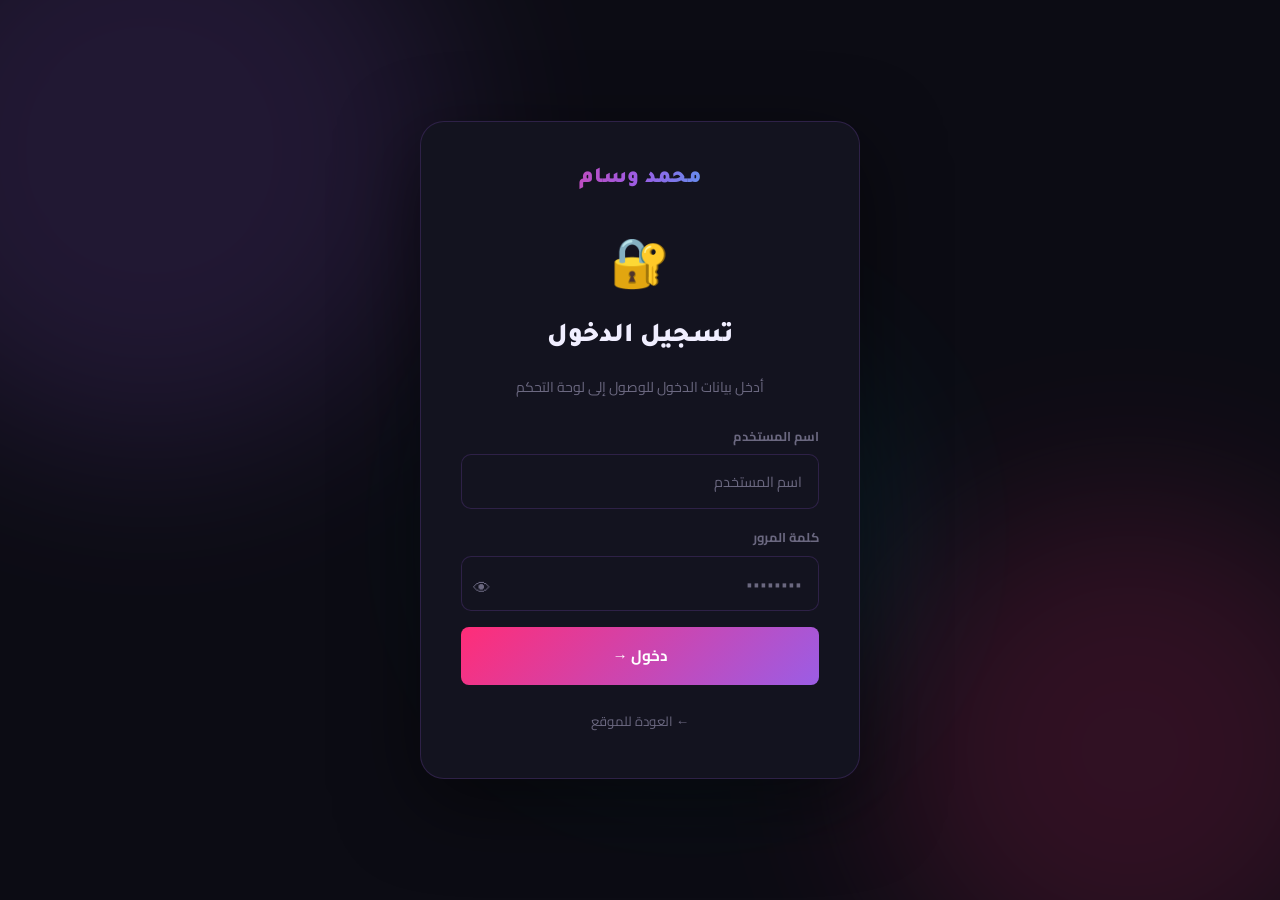
==== dashboard.html @ dc2a6527 "Add files via upload" ====
<!DOCTYPE html>
<html lang="ar" dir="rtl">
<head>
  <meta charset="UTF-8" />
  <meta name="viewport" content="width=device-width, initial-scale=1.0" />
  <title>لوحة التحكم | محمد وسام</title>
  <link rel="preconnect" href="https://fonts.googleapis.com" />
  <link href="https://fonts.googleapis.com/css2?family=Tajawal:wght@300;400;500;700;900&family=Cairo:wght@300;400;600;700;900&display=swap" rel="stylesheet" />
  <link rel="stylesheet" href="style.css" />
  <link rel="stylesheet" href="dashboard.css" />
</head>
<body class="dash-body">

  <!-- ══ LOGIN PAGE ══ -->
  <div id="loginPage" class="login-page">
    <div class="login-blobs">
      <div class="blob b1"></div><div class="blob b2"></div><div class="blob b3"></div>
    </div>
    <div class="login-card">
      <div class="login-logo">محمد وسام</div>
      <div class="login-icon">🔐</div>
      <h2 class="login-title">تسجيل الدخول</h2>
      <p class="login-sub">أدخل بيانات الدخول للوصول إلى لوحة التحكم</p>
      <div class="fld">
        <label>اسم المستخدم</label>
        <input type="text" id="loginUser" placeholder="اسم المستخدم" autocomplete="username" />
      </div>
      <div class="fld" style="position:relative">
        <label>كلمة المرور</label>
        <input type="password" id="loginPass" placeholder="••••••••" autocomplete="current-password" />
        <button class="pass-toggle" id="passToggle" type="button">👁</button>
      </div>
      <div id="loginError" class="login-error hidden">❌ اسم المستخدم أو كلمة المرور غير صحيحة</div>
      <button class="btn-glow w100" id="loginBtn">دخول →</button>
      <a href="index.html" class="back-link">← العودة للموقع</a>
    </div>
  </div>

  <!-- ══ DASHBOARD PAGE ══ -->
  <div id="dashPage" class="dash-page hidden">

    <!-- Sidebar -->
    <aside class="dash-sidebar" id="dashSidebar">
      <div class="dash-brand">
        <div class="dash-brand-logo">م.و</div>
        <div>
          <div class="dash-brand-name">محمد وسام</div>
          <div class="dash-brand-role">لوحة التحكم</div>
        </div>
      </div>
      <nav class="dash-nav">
        <button class="dash-nav-btn active" data-section="projects">🗂 المشاريع</button>
        <button class="dash-nav-btn" data-section="services">🛠 الخدمات</button>
        <button class="dash-nav-btn" data-section="messages">✉️ الرسائل <span class="msg-badge" id="msgBadge">0</span></button>
      </nav>
      <div class="dash-sidebar-footer">
        <a href="index.html" target="_blank" class="dash-view-site">🌐 عرض الموقع</a>
        <button class="dash-logout" id="logoutBtn">🚪 تسجيل الخروج</button>
      </div>
    </aside>

    <!-- Main content -->
    <main class="dash-main">
      <div class="dash-topbar">
        <button class="sidebar-toggle" id="sidebarToggle">☰</button>
        <h1 class="dash-page-title" id="dashPageTitle">المشاريع</h1>
        <div class="dash-user-chip">👤 محمد وسام</div>
      </div>

      <!-- ── PROJECTS SECTION ── -->
      <section id="sec-projects" class="dash-section">
        <div class="dash-section-header">
          <h2>إدارة المشاريع</h2>
          <button class="btn-glow btn-sm" id="showAddProject">➕ إضافة مشروع</button>
        </div>

        <!-- Add form (hidden by default) -->
        <div class="dash-form-card hidden" id="addProjectForm">
          <h3>مشروع جديد</h3>
          <div class="form-row">
            <div class="fld"><label>اسم المشروع *</label><input type="text" id="pName" placeholder="اسم المشروع" /></div>
            <div class="fld"><label>السنة</label><input type="text" id="pYear" placeholder="2024" /></div>
          </div>
          <div class="fld"><label>الوصف *</label><textarea id="pDesc" placeholder="وصف قصير للمشروع..."></textarea></div>
          <div class="form-row">
            <div class="fld"><label>الأيقونة (إيموجي)</label><input type="text" id="pIcon" placeholder="🎨" /></div>
            <div class="fld"><label>لون الخلفية</label><input type="text" id="pBg" placeholder="linear-gradient(135deg,#1a0030,#6b21a8)" /></div>
          </div>
          <div class="fld"><label>التاقات (مفصولة بفاصلة)</label><input type="text" id="pTags" placeholder="UI Design, Figma, Research" /></div>
          <div class="fld"><label>رابط المشروع</label><input type="text" id="pLink" placeholder="https://..." /></div>
          <div class="dash-form-actions">
            <button class="btn-glow" id="addProjectBtn">✓ حفظ المشروع</button>
            <button class="btn-ghost" id="cancelAddProject">إلغاء</button>
          </div>
        </div>

        <div class="dash-table-wrap">
          <table class="dash-table" id="projectsTable">
            <thead>
              <tr>
                <th>المشروع</th>
                <th>السنة</th>
                <th>التاقات</th>
                <th>الإجراءات</th>
              </tr>
            </thead>
            <tbody id="projectsTableBody"></tbody>
          </table>
          <div id="noProjects" class="dash-empty hidden">لا توجد مشاريع بعد. أضف مشروعك الأول!</div>
        </div>
      </section>

      <!-- ── SERVICES SECTION ── -->
      <section id="sec-services" class="dash-section hidden">
        <div class="dash-section-header">
          <h2>إدارة الخدمات</h2>
          <button class="btn-glow btn-sm" id="showAddService">➕ إضافة خدمة</button>
        </div>

        <div class="dash-form-card hidden" id="addServiceForm">
          <h3>خدمة جديدة</h3>
          <div class="form-row">
            <div class="fld"><label>اسم الخدمة *</label><input type="text" id="sName" placeholder="تصميم UI" /></div>
            <div class="fld"><label>الأيقونة *</label><input type="text" id="sIcon" placeholder="🎨" /></div>
          </div>
          <div class="fld"><label>الوصف *</label><textarea id="sDesc" placeholder="وصف الخدمة..."></textarea></div>
          <div class="fld">
            <label>اللون المميز</label>
            <select id="sColor">
              <option value="pink">🌸 وردي</option>
              <option value="cyan">🔵 سماوي</option>
              <option value="purple">💜 بنفسجي</option>
              <option value="yellow">🌟 أصفر</option>
              <option value="green">💚 أخضر</option>
            </select>
          </div>
          <div class="dash-form-actions">
            <button class="btn-glow" id="addServiceBtn">✓ حفظ الخدمة</button>
            <button class="btn-ghost" id="cancelAddService">إلغاء</button>
          </div>
        </div>

        <div class="services-cards-grid" id="servicesManageGrid"></div>
        <div id="noServices" class="dash-empty hidden">لا توجد خدمات بعد.</div>
      </section>

      <!-- ── MESSAGES SECTION ── -->
      <section id="sec-messages" class="dash-section hidden">
        <div class="dash-section-header">
          <h2>الرسائل الواردة</h2>
          <button class="btn-ghost btn-sm" id="clearMsgsBtn">🗑 مسح الكل</button>
        </div>
        <div id="messagesList" class="messages-list"></div>
        <div id="noMessages" class="dash-empty">لا توجد رسائل بعد.</div>
      </section>
    </main>
  </div>

  <!-- Edit Project Modal -->
  <div id="editProjectModal" class="modal-overlay hidden">
    <div class="modal-box">
      <div class="modal-header"><h3>تعديل المشروع</h3><button class="modal-close" id="closeEditProject">✕</button></div>
      <div class="fld"><label>اسم المشروع</label><input type="text" id="ep-name" /></div>
      <div class="fld"><label>السنة</label><input type="text" id="ep-year" /></div>
      <div class="fld"><label>الوصف</label><textarea id="ep-desc"></textarea></div>
      <div class="form-row">
        <div class="fld"><label>الأيقونة</label><input type="text" id="ep-icon" /></div>
        <div class="fld"><label>لون الخلفية</label><input type="text" id="ep-bg" /></div>
      </div>
      <div class="fld"><label>التاقات</label><input type="text" id="ep-tags" /></div>
      <div class="fld"><label>الرابط</label><input type="text" id="ep-link" /></div>
      <div class="dash-form-actions">
        <button class="btn-glow" id="saveEditProject">✓ حفظ التعديلات</button>
        <button class="btn-ghost" id="closeEditProject2">إلغاء</button>
      </div>
    </div>
  </div>

  <!-- Edit Service Modal -->
  <div id="editServiceModal" class="modal-overlay hidden">
    <div class="modal-box">
      <div class="modal-header"><h3>تعديل الخدمة</h3><button class="modal-close" id="closeEditService">✕</button></div>
      <div class="form-row">
        <div class="fld"><label>الاسم</label><input type="text" id="es-name" /></div>
        <div class="fld"><label>الأيقونة</label><input type="text" id="es-icon" /></div>
      </div>
      <div class="fld"><label>الوصف</label><textarea id="es-desc"></textarea></div>
      <div class="fld"><label>اللون</label>
        <select id="es-color">
          <option value="pink">وردي</option><option value="cyan">سماوي</option>
          <option value="purple">بنفسجي</option><option value="yellow">أصفر</option><option value="green">أخضر</option>
        </select>
      </div>
      <div class="dash-form-actions">
        <button class="btn-glow" id="saveEditService">✓ حفظ التعديلات</button>
        <button class="btn-ghost" id="closeEditService2">إلغاء</button>
      </div>
    </div>
  </div>

  <!-- Delete Confirm Modal -->
  <div id="confirmModal" class="modal-overlay hidden">
    <div class="modal-box modal-sm">
      <div class="modal-header"><h3>تأكيد الحذف</h3></div>
      <p id="confirmMsg" style="color:var(--dim);margin-bottom:1.5rem;line-height:1.7"></p>
      <div class="dash-form-actions">
        <button class="btn-delete" id="confirmYes">🗑 نعم، احذف</button>
        <button class="btn-ghost" id="confirmNo">إلغاء</button>
      </div>
    </div>
  </div>

  <div id="toast" class="toast hidden"></div>
  <script src="app.js"></script>
  <script src="dashboard.js"></script>
</body>
</html>
---- style.css ----
/* ═══════════════════════════════════════════════
   محمد وسام Portfolio — style.css
   ═══════════════════════════════════════════════ */

:root {
  --bg:     #0c0c14;
  --bg2:    #0e0d1c;
  --card:   #13131f;
  --pink:   #ff2d78;
  --cyan:   #00e5ff;
  --purple: #9b5de5;
  --yellow: #f7e733;
  --green:  #00f5a0;
  --white:  #f0eeff;
  --dim:    #6b6880;
  --border: rgba(155,93,229,0.2);
  --nav-h:  68px;
}

*, *::before, *::after { margin:0; padding:0; box-sizing:border-box; }
html { scroll-behavior:smooth; }

body {
  font-family: 'Cairo', sans-serif;
  background: var(--bg);
  color: var(--white);
  overflow-x: hidden;
  direction: rtl;
  cursor: none;
}

body::after {
  content:''; position:fixed; inset:0; pointer-events:none; z-index:9000;
  background:url("data:image/svg+xml,%3Csvg viewBox='0 0 200 200' xmlns='http://www.w3.org/2000/svg'%3E%3Cfilter id='n'%3E%3CfeTurbulence type='fractalNoise' baseFrequency='0.75' numOctaves='4' stitchTiles='stitch'/%3E%3C/filter%3E%3Crect width='100%25' height='100%25' filter='url(%23n)' opacity='0.035'/%3E%3C/svg%3E");
}

::-webkit-scrollbar { width:5px; }
::-webkit-scrollbar-track { background:var(--bg); }
::-webkit-scrollbar-thumb { background:var(--purple); border-radius:100px; }

/* ── CURSOR ── */
#cursor {
  position:fixed; width:12px; height:12px;
  background:var(--pink); border-radius:50%;
  pointer-events:none; z-index:9998; mix-blend-mode:screen;
  transition:transform .1s; top:0; left:0;
}
#cursor-ring {
  position:fixed; width:36px; height:36px;
  border:1.5px solid var(--cyan); border-radius:50%;
  pointer-events:none; z-index:9997; mix-blend-mode:screen;
  transition:all .15s ease; top:0; left:0;
}
@media(hover:none){ #cursor,#cursor-ring{display:none} body{cursor:auto} }

/* ── HELPERS ── */
.t-pink   { color:var(--pink); }
.t-cyan   { color:var(--cyan); }
.t-stroke { -webkit-text-stroke:2px var(--pink); color:transparent; }
.container { max-width:1200px; margin:0 auto; padding:0 2rem; }
.reveal { opacity:0; transform:translateY(26px); transition:opacity .7s ease, transform .7s ease; }
.reveal.up { opacity:1; transform:none; }
.hidden { display:none !important; }

/* ── SHARED BUTTONS ── */
.btn-glow {
  background:linear-gradient(135deg,var(--pink),var(--purple));
  color:#fff; border:none; padding:.9rem 2rem; border-radius:8px;
  font-family:'Cairo',sans-serif; font-weight:700; font-size:.95rem;
  cursor:pointer; transition:all .3s; text-decoration:none; display:inline-block;
}
.btn-glow:hover { transform:translateY(-3px); box-shadow:0 8px 32px rgba(255,45,120,.45); }
.btn-ghost {
  background:transparent; color:var(--white); border:1.5px solid var(--border);
  padding:.9rem 2rem; border-radius:8px;
  font-family:'Cairo',sans-serif; font-weight:600; font-size:.95rem;
  cursor:pointer; transition:all .3s; text-decoration:none; display:inline-block;
}
.btn-ghost:hover { border-color:var(--cyan); color:var(--cyan); transform:translateY(-3px); }
.btn-send {
  background:linear-gradient(135deg,var(--pink),var(--purple));
  color:#fff; border:none; padding:1rem 2rem; border-radius:10px;
  font-family:'Cairo',sans-serif; font-weight:700; font-size:1rem;
  cursor:pointer; transition:all .3s; position:relative; overflow:hidden;
}
.btn-send::before {
  content:''; position:absolute; inset:0;
  background:linear-gradient(135deg,var(--purple),var(--cyan)); opacity:0; transition:opacity .3s;
}
.btn-send:hover::before { opacity:1; }
.btn-send:hover { transform:translateY(-3px); box-shadow:0 12px 32px rgba(255,45,120,.35); }
.btn-send span { position:relative; z-index:1; }
.w100 { width:100%; text-align:center; }

/* ── BLOBS ── */
.hero-blobs { position:absolute; inset:0; pointer-events:none; overflow:hidden; }
.blob { position:absolute; border-radius:50%; filter:blur(90px); opacity:.15; animation:drift 14s ease-in-out infinite alternate; }
.b1 { width:600px;height:600px;background:var(--purple);top:-150px;left:-150px; }
.b2 { width:500px;height:500px;background:var(--pink);bottom:-100px;right:-100px;animation-delay:-5s; }
.b3 { width:350px;height:350px;background:var(--cyan);top:40%;left:40%;animation-delay:-9s; }
@keyframes drift { from{transform:translate(0,0)scale(1)} to{transform:translate(30px,20px)scale(1.08)} }

/* ═══════════════════ NAV ═══════════════════ */
#navbar {
  position:fixed; top:0; left:0; right:0; z-index:500;
  height:var(--nav-h);
  background:rgba(12,12,20,.88); backdrop-filter:blur(24px);
  border-bottom:1px solid var(--border);
  transition:box-shadow .3s;
}
.nav-inner {
  max-width:1200px; margin:0 auto; padding:0 2rem;
  height:100%; display:flex; align-items:center; gap:1.5rem;
}
.nav-logo {
  font-family:'Tajawal',sans-serif; font-weight:900; font-size:1.3rem;
  background:linear-gradient(90deg,var(--pink),var(--purple),var(--cyan));
  -webkit-background-clip:text; -webkit-text-fill-color:transparent; background-clip:text;
  white-space:nowrap; flex-shrink:0;
}
.nav-links {
  display:flex; gap:1.6rem; list-style:none;
  flex-direction:row-reverse; margin-right:auto;
}
.nav-links a {
  text-decoration:none; color:var(--dim); font-size:.87rem; font-weight:600;
  transition:color .3s; position:relative; padding-bottom:4px;
}
.nav-links a::after {
  content:''; position:absolute; bottom:0; right:0; width:0; height:2px;
  background:linear-gradient(90deg,var(--pink),var(--cyan)); transition:width .3s;
}
.nav-links a:hover { color:var(--white); }
.nav-links a:hover::after { width:100%; }
.btn-nav-cta {
  background:transparent; border:1.5px solid var(--purple); color:var(--purple);
  padding:.45rem 1.1rem; border-radius:7px;
  font-family:'Cairo',sans-serif; font-size:.82rem; font-weight:700;
  cursor:pointer; transition:all .3s; white-space:nowrap; flex-shrink:0; text-decoration:none;
}
.btn-nav-cta:hover { background:var(--purple); color:#fff; box-shadow:0 0 20px rgba(155,93,229,.4); }
.nav-toggle {
  display:none; flex-direction:column; gap:5px;
  background:transparent; border:none; cursor:pointer; padding:4px; margin-right:auto;
}
.nav-toggle span { display:block; width:24px; height:2px; background:var(--white); border-radius:2px; transition:all .3s; }
.nav-toggle.open span:nth-child(1) { transform:translateY(7px)rotate(45deg); }
.nav-toggle.open span:nth-child(2) { opacity:0; }
.nav-toggle.open span:nth-child(3) { transform:translateY(-7px)rotate(-45deg); }

/* ═══════════════════ HERO — FULL WIDTH ═══════════════════ */
#hero {
  min-height:100vh; width:100%;
  position:relative; overflow:hidden;
  display:flex; align-items:center;
  padding-top:var(--nav-h);
}
.hero-grid-bg {
  position:absolute; inset:0; pointer-events:none;
  background-image: linear-gradient(rgba(155,93,229,.05) 1px, transparent 1px),
                    linear-gradient(90deg,rgba(155,93,229,.05) 1px,transparent 1px);
  background-size:60px 60px;
  mask-image:radial-gradient(ellipse 80% 80% at center,black 30%,transparent 100%);
}
.hero-inner {
  width:100%; max-width:1200px; margin:0 auto; padding:3rem 2rem 5rem;
  display:grid; grid-template-columns:1fr 1fr; gap:3rem; align-items:center; position:relative; z-index:1;
}
.hero-content { animation:fadeUp .9s ease both; }
.hero-badge {
  display:inline-flex; align-items:center; gap:.6rem;
  background:rgba(255,45,120,.1); border:1px solid rgba(255,45,120,.3);
  color:var(--pink); padding:.35rem 1.1rem; border-radius:100px;
  font-size:.8rem; font-weight:700; margin-bottom:1.5rem;
}
.badge-dot {
  width:7px; height:7px; border-radius:50%; background:var(--pink);
  animation:pulse 2s infinite;
}
@keyframes pulse { 0%,100%{opacity:1;transform:scale(1)} 50%{opacity:.5;transform:scale(.8)} }
.hero-title {
  font-family:'Tajawal',sans-serif;
  font-size:clamp(3rem,6.5vw,5.5rem); font-weight:900;
  line-height:1.05; letter-spacing:-.02em; margin-bottom:1.4rem;
}
.hero-desc {
  font-size:clamp(.95rem,1.4vw,1.1rem); color:var(--dim);
  line-height:1.9; max-width:480px; margin-bottom:2rem;
}
.hero-stats {
  display:flex; align-items:center; gap:1.5rem; margin-bottom:2.2rem;
  flex-direction:row-reverse;
}
.h-stat { text-align:center; }
.h-num {
  display:block; font-family:'Tajawal',sans-serif; font-size:1.8rem; font-weight:900;
  background:linear-gradient(135deg,var(--pink),var(--cyan));
  -webkit-background-clip:text; -webkit-text-fill-color:transparent; background-clip:text;
}
.h-lbl { font-size:.78rem; color:var(--dim); }
.h-div { width:1px; height:36px; background:var(--border); }
.hero-btns { display:flex; gap:1rem; flex-direction:row-reverse; flex-wrap:wrap; margin-bottom:2.5rem; }
.hero-scroll-hint {
  display:flex; align-items:center; gap:.7rem;
  color:var(--dim); font-size:.75rem;
}
.scroll-line { width:1px; height:40px; background:linear-gradient(to bottom,var(--pink),transparent); }
.br-hide { display:block; }

/* Hero Avatar */
.hero-visual {
  display:flex; align-items:center; justify-content:center;
  animation:fadeUp .9s .2s ease both;
}
.hero-avatar-wrap { position:relative; width:420px; max-width:100%; }
.avatar-glow {
  position:absolute; bottom:0; left:50%; transform:translateX(-50%);
  width:80%; height:60%; border-radius:50%;
  background:radial-gradient(circle,rgba(155,93,229,.35) 0%,transparent 70%);
  filter:blur(30px); z-index:0;
}
.hero-avatar-img {
  width:100%; position:relative; z-index:1;
  filter:drop-shadow(0 20px 60px rgba(155,93,229,.3));
  animation:imgFloat 6s ease-in-out infinite;
}
@keyframes imgFloat { 0%,100%{transform:translateY(0)} 50%{transform:translateY(-14px)} }

.hero-float-card {
  position:absolute; background:rgba(19,19,31,.95);
  border:1px solid var(--border); border-radius:12px;
  padding:.65rem 1.1rem; display:flex; align-items:center; gap:.7rem;
  font-size:.82rem; z-index:2; white-space:nowrap;
  box-shadow:0 8px 32px rgba(0,0,0,.3);
  backdrop-filter:blur(10px);
  animation:floatY 4s ease-in-out infinite alternate;
}
.fc-t { font-weight:700; font-size:.82rem; }
.fc-s { font-size:.7rem; color:var(--dim); }
.fc1 { top:10%; right:-5%; color:var(--pink); border-color:rgba(255,45,120,.3); animation-delay:-1s; }
.fc2 { top:45%; left:-8%; color:var(--green); border-color:rgba(0,245,160,.3); animation-delay:-2.5s; }
.fc3 { bottom:18%; right:-3%; color:var(--yellow); border-color:rgba(247,231,51,.3); animation-delay:-4s; }
@keyframes floatY { from{transform:translateY(0)rotate(-1deg)} to{transform:translateY(-10px)rotate(1deg)} }
@keyframes fadeUp { from{opacity:0;transform:translateY(28px)} to{opacity:1;transform:none} }

/* ═══════════════════ SECTIONS ═══════════════════ */
section { padding:7rem 0; }
#about, #projects { background:var(--bg2); }

.sec-head { margin-bottom:3.5rem; }
.sec-label { font-size:.72rem; font-weight:700; letter-spacing:.18em; text-transform:uppercase; color:var(--pink); display:block; margin-bottom:.5rem; }
.sec-title { font-family:'Tajawal',sans-serif; font-size:clamp(2rem,4vw,3rem); font-weight:900; line-height:1.1; }
.sec-line { width:48px; height:3px; background:linear-gradient(90deg,var(--pink),var(--purple)); border-radius:100px; margin-top:1rem; }

/* ═══════════════════ ABOUT ═══════════════════ */
.about-grid { display:grid; grid-template-columns:280px 1fr; gap:4rem; align-items:start; }
.about-avatar-col { display:flex; justify-content:center; }
.about-img-frame {
  position:relative; width:260px;
}
.about-img {
  width:100%; border-radius:24px;
  border:2px solid var(--border);
  filter:drop-shadow(0 16px 48px rgba(155,93,229,.25));
  background:#0e0d1c;
  display:block;
}
.about-img-badge {
  position:absolute; bottom:-14px; left:50%; transform:translateX(-50%);
  background:var(--yellow); color:#000;
  font-family:'Tajawal',sans-serif; font-size:.75rem; font-weight:900;
  padding:.45rem 1.1rem; border-radius:8px; white-space:nowrap;
  box-shadow:0 4px 14px rgba(247,231,51,.3);
}
.about-text h3 { font-family:'Tajawal',sans-serif; font-size:1.9rem; font-weight:900; margin-bottom:1rem; }
.about-text p { color:var(--dim); line-height:1.9; margin-bottom:1rem; }
.about-text strong { color:var(--white); }
.about-tags { display:flex; flex-wrap:wrap; gap:.55rem; margin:1.4rem 0; flex-direction:row-reverse; }
.tag { padding:.35rem .9rem; border-radius:100px; font-size:.75rem; font-weight:700; border:1.5px solid; }
.tag.pink   { border-color:var(--pink);  color:var(--pink);  background:rgba(255,45,120,.08); }
.tag.cyan   { border-color:var(--cyan);  color:var(--cyan);  background:rgba(0,229,255,.08); }
.tag.purple { border-color:var(--purple);color:var(--purple);background:rgba(155,93,229,.08); }
.tag.yellow { border-color:var(--yellow);color:var(--yellow);background:rgba(247,231,51,.08); }
.stats-grid { display:grid; grid-template-columns:repeat(3,1fr); gap:1rem; margin-top:1.8rem; }
.stat-box { background:var(--card); border:1px solid var(--border); border-radius:14px; padding:1.1rem; text-align:center; transition:all .3s; }
.stat-box:hover { border-color:var(--purple); transform:translateY(-3px); }
.stat-num {
  display:block; font-family:'Tajawal',sans-serif; font-size:2rem; font-weight:900;
  background:linear-gradient(135deg,var(--pink),var(--cyan));
  -webkit-background-clip:text; -webkit-text-fill-color:transparent; background-clip:text;
}
.stat-lbl { font-size:.78rem; color:var(--dim); margin-top:.2rem; }

/* ═══════════════════ SERVICES ═══════════════════ */
.services-grid { display:grid; grid-template-columns:repeat(auto-fill,minmax(260px,1fr)); gap:1.5rem; }
.service-card {
  background:var(--card); border:1px solid var(--border); border-radius:16px;
  padding:1.8rem; transition:all .35s; position:relative; overflow:hidden;
}
.service-card:hover { transform:translateY(-5px); border-color:rgba(155,93,229,.5); }
.service-icon { font-size:2.2rem; margin-bottom:1rem; display:block; }
.service-name { font-family:'Tajawal',sans-serif; font-size:1.1rem; font-weight:800; margin-bottom:.6rem; }
.service-desc { font-size:.88rem; color:var(--dim); line-height:1.75; }
.service-accent { width:32px; height:3px; border-radius:100px; margin-top:1.2rem; }

/* ═══════════════════ PROJECTS ═══════════════════ */
.projects-grid { display:grid; grid-template-columns:repeat(auto-fill,minmax(300px,1fr)); gap:1.8rem; }
.project-card {
  background:var(--card); border:1px solid var(--border); border-radius:18px;
  overflow:hidden; transition:all .35s; text-decoration:none; display:block; color:inherit;
}
.project-card:hover { transform:translateY(-7px); border-color:rgba(155,93,229,.5); box-shadow:0 20px 48px rgba(0,0,0,.4); }
.project-card:hover .p-overlay { opacity:1; }
.p-thumb { height:180px; display:flex; align-items:center; justify-content:center; font-size:3.5rem; position:relative; overflow:hidden; }
.p-overlay {
  position:absolute; inset:0; background:rgba(155,93,229,.3);
  display:flex; align-items:center; justify-content:center;
  color:#fff; font-size:.95rem; font-weight:700; opacity:0; transition:opacity .3s;
}
.p-body { padding:1.3rem; }
.p-tags { display:flex; gap:.4rem; flex-wrap:wrap; flex-direction:row-reverse; margin-bottom:.8rem; }
.p-tag { font-size:.68rem; font-weight:700; padding:.18rem .55rem; border-radius:100px; border:1px solid; }
.pt-pink   { border-color:rgba(255,45,120,.5); color:var(--pink);  background:rgba(255,45,120,.08); }
.pt-cyan   { border-color:rgba(0,229,255,.5);  color:var(--cyan);  background:rgba(0,229,255,.08); }
.pt-purple { border-color:rgba(155,93,229,.5); color:var(--purple);background:rgba(155,93,229,.08); }
.pt-yellow { border-color:rgba(247,231,51,.5); color:var(--yellow);background:rgba(247,231,51,.08); }
.pt-green  { border-color:rgba(0,245,160,.5);  color:var(--green); background:rgba(0,245,160,.08); }
.p-name { font-family:'Tajawal',sans-serif; font-size:1.1rem; font-weight:900; margin-bottom:.45rem; }
.p-desc { font-size:.85rem; color:var(--dim); line-height:1.7; }
.p-footer { padding:.85rem 1.3rem; border-top:1px solid var(--border); display:flex; justify-content:space-between; font-size:.78rem; }
.p-link { color:var(--pink); font-weight:700; }
.p-year { color:var(--dim); }

/* ═══════════════════ CONTACT ═══════════════════ */
.contact-grid { display:grid; grid-template-columns:1fr 1fr; gap:4rem; align-items:start; }
.contact-left p { color:var(--dim); line-height:1.9; margin-bottom:1.8rem; }
.social-list { display:flex; flex-direction:column; gap:.85rem; }
.social-card {
  display:flex; align-items:center; gap:1rem;
  padding:.95rem 1.2rem; background:var(--card); border:1px solid var(--border);
  border-radius:12px; text-decoration:none; color:var(--white);
  transition:all .3s; flex-direction:row-reverse; text-align:right;
}
.social-card:hover { transform:translateX(-4px); }
.social-card.s-pink:hover   { border-color:var(--pink);   box-shadow:0 4px 20px rgba(255,45,120,.15); }
.social-card.s-cyan:hover   { border-color:var(--cyan);   box-shadow:0 4px 20px rgba(0,229,255,.15); }
.social-card.s-purple:hover { border-color:var(--purple); box-shadow:0 4px 20px rgba(155,93,229,.15); }
.social-card.s-green:hover  { border-color:var(--green);  box-shadow:0 4px 20px rgba(0,245,160,.15); }
.si { font-size:1.4rem; flex-shrink:0; }
.sl { font-size:.72rem; color:var(--dim); }
.sv { font-size:.9rem; font-weight:600; word-break:break-all; }
.contact-form { display:flex; flex-direction:column; gap:1.1rem; }
.form-row { display:grid; grid-template-columns:1fr 1fr; gap:1rem; }
.fld { display:flex; flex-direction:column; gap:.4rem; }
.fld label { font-size:.8rem; font-weight:700; color:var(--dim); }
.fld input, .fld textarea, .fld select {
  background:var(--card); border:1.5px solid var(--border); border-radius:10px;
  padding:.82rem 1rem; color:var(--white);
  font-family:'Cairo',sans-serif; font-size:.9rem; direction:rtl;
  outline:none; transition:all .3s;
}
.fld select option { background:var(--card); }
.fld input::placeholder, .fld textarea::placeholder { color:var(--dim); }
.fld input:focus, .fld textarea:focus, .fld select:focus {
  border-color:rgba(155,93,229,.6); box-shadow:0 0 0 4px rgba(155,93,229,.08);
}
.fld textarea { height:130px; resize:none; }

/* ═══════════════════ FOOTER ═══════════════════ */
footer { border-top:1px solid var(--border); padding:2rem; background:var(--bg); }
.footer-inner {
  max-width:1200px; margin:0 auto;
  display:flex; align-items:center; justify-content:space-between;
  flex-direction:row-reverse; flex-wrap:wrap; gap:1rem;
}
.footer-logo {
  font-family:'Tajawal',sans-serif; font-weight:900; font-size:1.2rem;
  background:linear-gradient(90deg,var(--pink),var(--purple),var(--cyan));
  -webkit-background-clip:text; -webkit-text-fill-color:transparent; background-clip:text;
}
footer p { font-size:.82rem; color:var(--dim); }

/* ═══════════════════ TOAST ═══════════════════ */
.toast {
  position:fixed; bottom:2rem; left:50%; transform:translateX(-50%);
  background:linear-gradient(135deg,var(--purple),var(--pink));
  color:#fff; padding:.75rem 1.8rem; border-radius:100px;
  font-weight:700; font-size:.9rem; z-index:9999;
  box-shadow:0 8px 24px rgba(155,93,229,.4);
  animation:toastIn .3s ease;
}
@keyframes toastIn { from{opacity:0;transform:translateX(-50%)translateY(10px)} to{opacity:1;transform:translateX(-50%)translateY(0)} }

/* ═══════════════════ RESPONSIVE ═══════════════════ */
@media(max-width:1024px) {
  .hero-avatar-wrap { width:340px; }
  .fc1,.fc2,.fc3 { font-size:.75rem; padding:.5rem .8rem; }
  .fc2 { left:-2%; }
  .fc1 { right:-2%; }
}

@media(max-width:860px) {
  .hero-inner { grid-template-columns:1fr; text-align:center; }
  .hero-content { order:1; }
  .hero-btns { justify-content:center; flex-direction:row-reverse; }
  .hero-stats { justify-content:center; flex-direction:row-reverse; }
  .hero-desc { margin-left:auto; margin-right:auto; }
  .hero-scroll-hint { justify-content:center; }
  .hero-visual { order:2; }
  .hero-avatar-wrap { width:280px; }
  .fc2 { left:0; }
  .about-grid { grid-template-columns:1fr; }
  .about-avatar-col { order:-1; }
  .contact-grid { grid-template-columns:1fr; gap:2.5rem; }
}

@media(max-width:640px) {
  :root { --nav-h:60px; }
  .nav-links {
    position:fixed; top:var(--nav-h); left:0; right:0;
    background:rgba(12,12,20,.97); backdrop-filter:blur(20px);
    flex-direction:column; align-items:center; gap:0;
    max-height:0; overflow:hidden; padding:0;
    transition:max-height .4s ease, padding .4s;
    border-bottom:1px solid var(--border);
  }
  .nav-links.open { max-height:400px; padding:1rem 0; }
  .nav-links li { width:100%; text-align:center; }
  .nav-links a { display:block; padding:.9rem 2rem; font-size:1rem; }
  .nav-toggle { display:flex; }
  .btn-nav-cta { display:none; }
  .hero-inner { padding:2rem 1.2rem 4rem; }
  .hero-title { font-size:2.6rem; }
  .hero-avatar-wrap { width:240px; }
  .br-hide { display:none; }
  .fc1,.fc3 { display:none; }
  .fc2 { left:50%; transform:translateX(-50%); bottom:-10px; top:auto; }
  section { padding:4rem 0; }
  .container { padding:0 1.2rem; }
  .form-row { grid-template-columns:1fr; }
  .stats-grid { grid-template-columns:repeat(3,1fr); }
  .footer-inner { flex-direction:column; text-align:center; }
  .services-grid { grid-template-columns:1fr; }
  .projects-grid { grid-template-columns:1fr; }
}

@media(max-width:400px) {
  .hero-title { font-size:2.2rem; }
  .hero-stats { gap:.8rem; }
  .h-num { font-size:1.5rem; }
  .stats-grid { grid-template-columns:1fr 1fr; }
}
---- dashboard.css ----
/* ═══════════════════════════════════════════════
   Dashboard — dashboard.css
   ═══════════════════════════════════════════════ */

body.dash-body { cursor:auto; overflow:auto; }
body.dash-body #cursor, body.dash-body #cursor-ring { display:none; }
body.dash-body::after { display:none; }

/* ═══ LOGIN PAGE ═══ */
.login-page {
  min-height:100vh; display:flex; align-items:center; justify-content:center;
  padding:2rem; position:relative; overflow:hidden; background:var(--bg);
}
.login-card {
  background:var(--card); border:1px solid var(--border); border-radius:24px;
  padding:2.8rem 2.5rem; width:100%; max-width:440px;
  position:relative; z-index:1;
  box-shadow:0 24px 80px rgba(0,0,0,.5);
  display:flex; flex-direction:column; gap:1rem;
}
.login-logo {
  font-family:'Tajawal',sans-serif; font-weight:900; font-size:1.4rem; text-align:center;
  background:linear-gradient(90deg,var(--pink),var(--purple),var(--cyan));
  -webkit-background-clip:text; -webkit-text-fill-color:transparent; background-clip:text;
  margin-bottom:.5rem;
}
.login-icon { font-size:3rem; text-align:center; }
.login-title {
  font-family:'Tajawal',sans-serif; font-size:1.7rem; font-weight:900;
  text-align:center; margin-bottom:.2rem;
}
.login-sub { color:var(--dim); font-size:.88rem; text-align:center; margin-bottom:.5rem; }
.login-error {
  background:rgba(255,45,120,.1); border:1px solid rgba(255,45,120,.3);
  color:var(--pink); padding:.7rem 1rem; border-radius:8px;
  font-size:.85rem; text-align:center; font-weight:600;
}
.pass-toggle {
  position:absolute; left:12px; bottom:12px;
  background:transparent; border:none; cursor:pointer; font-size:1.1rem; color:var(--dim);
  transition:color .3s;
}
.pass-toggle:hover { color:var(--white); }
.back-link {
  text-align:center; color:var(--dim); font-size:.83rem;
  text-decoration:none; margin-top:.5rem; display:block; transition:color .3s;
}
.back-link:hover { color:var(--cyan); }

/* ═══ DASHBOARD LAYOUT ═══ */
.dash-page {
  display:grid; grid-template-columns:260px 1fr;
  min-height:100vh; background:var(--bg);
}

/* Sidebar */
.dash-sidebar {
  background:var(--card); border-left:1px solid var(--border);
  display:flex; flex-direction:column; padding:1.5rem;
  position:sticky; top:0; height:100vh; overflow-y:auto;
  transition:transform .3s;
}
.dash-brand {
  display:flex; align-items:center; gap:.9rem;
  padding-bottom:1.5rem; border-bottom:1px solid var(--border); margin-bottom:1.5rem;
}
.dash-brand-logo {
  width:44px; height:44px; border-radius:12px; flex-shrink:0;
  background:linear-gradient(135deg,var(--pink),var(--purple));
  display:flex; align-items:center; justify-content:center;
  font-family:'Tajawal',sans-serif; font-weight:900; font-size:.9rem; color:#fff;
}
.dash-brand-name { font-family:'Tajawal',sans-serif; font-weight:900; font-size:1rem; }
.dash-brand-role { font-size:.72rem; color:var(--dim); margin-top:.1rem; }

.dash-nav { display:flex; flex-direction:column; gap:.5rem; flex:1; }
.dash-nav-btn {
  background:transparent; border:none; color:var(--dim);
  padding:.8rem 1rem; border-radius:10px; text-align:right;
  font-family:'Cairo',sans-serif; font-size:.88rem; font-weight:600;
  cursor:pointer; transition:all .3s; display:flex; align-items:center; justify-content:space-between;
}
.dash-nav-btn:hover { background:rgba(155,93,229,.1); color:var(--white); }
.dash-nav-btn.active { background:rgba(155,93,229,.15); color:var(--white); border:1px solid rgba(155,93,229,.3); }

.msg-badge {
  background:var(--pink); color:#fff; font-size:.7rem; font-weight:900;
  padding:.1rem .45rem; border-radius:100px; min-width:18px; text-align:center;
}
.msg-badge[data-count="0"], .msg-badge:empty { display:none; }

.dash-sidebar-footer { padding-top:1.5rem; border-top:1px solid var(--border); display:flex; flex-direction:column; gap:.7rem; }
.dash-view-site {
  background:rgba(0,229,255,.08); border:1px solid rgba(0,229,255,.2); color:var(--cyan);
  padding:.7rem 1rem; border-radius:10px; text-decoration:none; font-size:.85rem; font-weight:600;
  text-align:center; transition:all .3s;
}
.dash-view-site:hover { background:rgba(0,229,255,.15); }
.dash-logout {
  background:rgba(255,45,120,.08); border:1px solid rgba(255,45,120,.2); color:var(--pink);
  padding:.7rem 1rem; border-radius:10px; cursor:pointer;
  font-family:'Cairo',sans-serif; font-size:.85rem; font-weight:600;
  transition:all .3s;
}
.dash-logout:hover { background:rgba(255,45,120,.18); }

/* Main */
.dash-main { background:var(--bg); overflow-y:auto; }
.dash-topbar {
  position:sticky; top:0; background:rgba(12,12,20,.9); backdrop-filter:blur(16px);
  border-bottom:1px solid var(--border); padding:1rem 2rem;
  display:flex; align-items:center; gap:1rem; z-index:10;
}
.sidebar-toggle {
  background:transparent; border:1px solid var(--border); color:var(--white);
  padding:.4rem .7rem; border-radius:7px; cursor:pointer; font-size:1.1rem;
  display:none; transition:all .3s;
}
.sidebar-toggle:hover { border-color:var(--purple); }
.dash-page-title {
  font-family:'Tajawal',sans-serif; font-size:1.3rem; font-weight:900; flex:1;
}
.dash-user-chip {
  background:rgba(155,93,229,.12); border:1px solid rgba(155,93,229,.3);
  color:var(--purple); padding:.35rem .9rem; border-radius:100px;
  font-size:.8rem; font-weight:600; white-space:nowrap;
}

.dash-section { padding:2rem; }
.dash-section.hidden { display:none; }
.dash-section-header {
  display:flex; align-items:center; justify-content:space-between;
  margin-bottom:1.8rem;
}
.dash-section-header h2 { font-family:'Tajawal',sans-serif; font-size:1.4rem; font-weight:900; }
.btn-sm { padding:.55rem 1.2rem !important; font-size:.85rem !important; }
.btn-delete {
  background:rgba(255,45,120,.15); border:1.5px solid var(--pink); color:var(--pink);
  padding:.7rem 1.4rem; border-radius:8px; font-family:'Cairo',sans-serif;
  font-weight:700; font-size:.9rem; cursor:pointer; transition:all .3s;
}
.btn-delete:hover { background:var(--pink); color:#fff; }

/* Form Card */
.dash-form-card {
  background:var(--card); border:1px solid var(--border); border-radius:16px;
  padding:1.6rem; margin-bottom:1.8rem;
}
.dash-form-card h3 { font-family:'Tajawal',sans-serif; font-size:1.1rem; font-weight:800; margin-bottom:1.2rem; color:var(--cyan); }
.dash-form-card .fld { margin-bottom:.8rem; }
.dash-form-card .fld textarea { height:80px; }
.dash-form-actions { display:flex; gap:.8rem; margin-top:.5rem; flex-direction:row-reverse; }

/* Table */
.dash-table-wrap { overflow-x:auto; border-radius:14px; border:1px solid var(--border); }
.dash-table { width:100%; border-collapse:collapse; }
.dash-table th {
  background:rgba(155,93,229,.1); padding:1rem 1.2rem;
  font-size:.8rem; font-weight:700; color:var(--dim); text-align:right;
  border-bottom:1px solid var(--border);
}
.dash-table td {
  padding:1rem 1.2rem; border-bottom:1px solid rgba(255,255,255,.04);
  font-size:.88rem; vertical-align:middle;
}
.dash-table tr:last-child td { border-bottom:none; }
.dash-table tr:hover td { background:rgba(155,93,229,.04); }
.tbl-icon { font-size:1.5rem; }
.tbl-name { font-weight:700; }
.tbl-desc { font-size:.78rem; color:var(--dim); margin-top:.2rem; max-width:300px; }
.tbl-tags { display:flex; gap:.3rem; flex-wrap:wrap; flex-direction:row-reverse; }
.tbl-tag { font-size:.68rem; padding:.15rem .5rem; border-radius:100px; background:rgba(155,93,229,.15); color:var(--purple); border:1px solid rgba(155,93,229,.3); }
.tbl-actions { display:flex; gap:.5rem; flex-direction:row-reverse; }
.btn-edit {
  background:rgba(0,229,255,.1); border:1px solid rgba(0,229,255,.3); color:var(--cyan);
  padding:.35rem .8rem; border-radius:7px; font-family:'Cairo',sans-serif;
  font-size:.78rem; font-weight:700; cursor:pointer; transition:all .3s;
}
.btn-edit:hover { background:rgba(0,229,255,.2); }
.btn-del {
  background:rgba(255,45,120,.1); border:1px solid rgba(255,45,120,.3); color:var(--pink);
  padding:.35rem .8rem; border-radius:7px; font-family:'Cairo',sans-serif;
  font-size:.78rem; font-weight:700; cursor:pointer; transition:all .3s;
}
.btn-del:hover { background:rgba(255,45,120,.2); }

/* Services grid in dashboard */
.services-cards-grid { display:grid; grid-template-columns:repeat(auto-fill,minmax(240px,1fr)); gap:1.2rem; }
.dash-svc-card {
  background:var(--card); border:1px solid var(--border); border-radius:14px; padding:1.3rem;
}
.dash-svc-top { display:flex; align-items:center; justify-content:space-between; margin-bottom:.8rem; }
.dash-svc-icon { font-size:1.8rem; }
.dash-svc-actions { display:flex; gap:.4rem; }
.dash-svc-name { font-family:'Tajawal',sans-serif; font-size:1rem; font-weight:800; margin-bottom:.4rem; }
.dash-svc-desc { font-size:.82rem; color:var(--dim); line-height:1.7; }

/* Messages */
.messages-list { display:flex; flex-direction:column; gap:1rem; }
.msg-card {
  background:var(--card); border:1px solid var(--border); border-radius:14px; padding:1.4rem;
  transition:border-color .3s;
}
.msg-card.unread { border-color:rgba(255,45,120,.4); }
.msg-card-header {
  display:flex; align-items:center; justify-content:space-between; margin-bottom:.8rem;
  flex-direction:row-reverse;
}
.msg-sender { font-weight:700; font-size:.95rem; }
.msg-email { font-size:.78rem; color:var(--cyan); margin-top:.1rem; }
.msg-meta { display:flex; align-items:center; gap:.6rem; }
.msg-date { font-size:.75rem; color:var(--dim); }
.msg-unread-dot { width:8px; height:8px; border-radius:50%; background:var(--pink); }
.msg-type-badge {
  background:rgba(155,93,229,.15); border:1px solid rgba(155,93,229,.3);
  color:var(--purple); font-size:.7rem; font-weight:700; padding:.15rem .55rem; border-radius:100px;
  margin-bottom:.8rem; display:inline-block;
}
.msg-body { font-size:.88rem; color:var(--dim); line-height:1.8; }
.msg-actions { margin-top:1rem; display:flex; gap:.6rem; flex-direction:row-reverse; }
.msg-mark-read {
  background:rgba(0,245,160,.08); border:1px solid rgba(0,245,160,.25); color:var(--green);
  padding:.3rem .8rem; border-radius:7px; font-family:'Cairo',sans-serif;
  font-size:.75rem; font-weight:700; cursor:pointer; transition:all .3s;
}
.msg-mark-read:hover { background:rgba(0,245,160,.15); }

/* Empty state */
.dash-empty {
  text-align:center; color:var(--dim); padding:3rem 1rem;
  font-size:.9rem; border:1px dashed var(--border); border-radius:14px; margin-top:1rem;
}

/* Modal */
.modal-overlay {
  position:fixed; inset:0; z-index:1000;
  background:rgba(0,0,0,.75); backdrop-filter:blur(10px);
  display:flex; align-items:center; justify-content:center; padding:1rem;
}
.modal-box {
  background:var(--bg2); border:1px solid var(--border); border-radius:20px;
  width:100%; max-width:560px; max-height:90vh; overflow-y:auto;
  padding:2rem; display:flex; flex-direction:column; gap:1rem;
}
.modal-sm { max-width:400px; }
.modal-header { display:flex; align-items:center; justify-content:space-between; }
.modal-header h3 { font-family:'Tajawal',sans-serif; font-size:1.2rem; font-weight:900; }
.modal-close {
  background:rgba(255,45,120,.1); border:1px solid rgba(255,45,120,.3); color:var(--pink);
  width:32px; height:32px; border-radius:50%; cursor:pointer; font-size:.9rem;
  display:flex; align-items:center; justify-content:center; transition:all .3s;
}
.modal-close:hover { background:var(--pink); color:#fff; }

/* ═══ RESPONSIVE DASHBOARD ═══ */
@media(max-width:768px) {
  .dash-page { grid-template-columns:1fr; }
  .dash-sidebar {
    position:fixed; top:0; right:0; bottom:0; z-index:200; width:260px;
    transform:translateX(100%);
  }
  .dash-sidebar.open { transform:translateX(0); }
  .sidebar-toggle { display:flex; }
  .dash-topbar { padding:1rem 1.2rem; }
  .dash-section { padding:1.2rem; }
  .dash-form-actions { flex-direction:column; }
  .dash-form-actions .btn-glow, .dash-form-actions .btn-ghost { width:100%; text-align:center; }
  .tbl-tags { display:none; }
  .tbl-desc { display:none; }
}
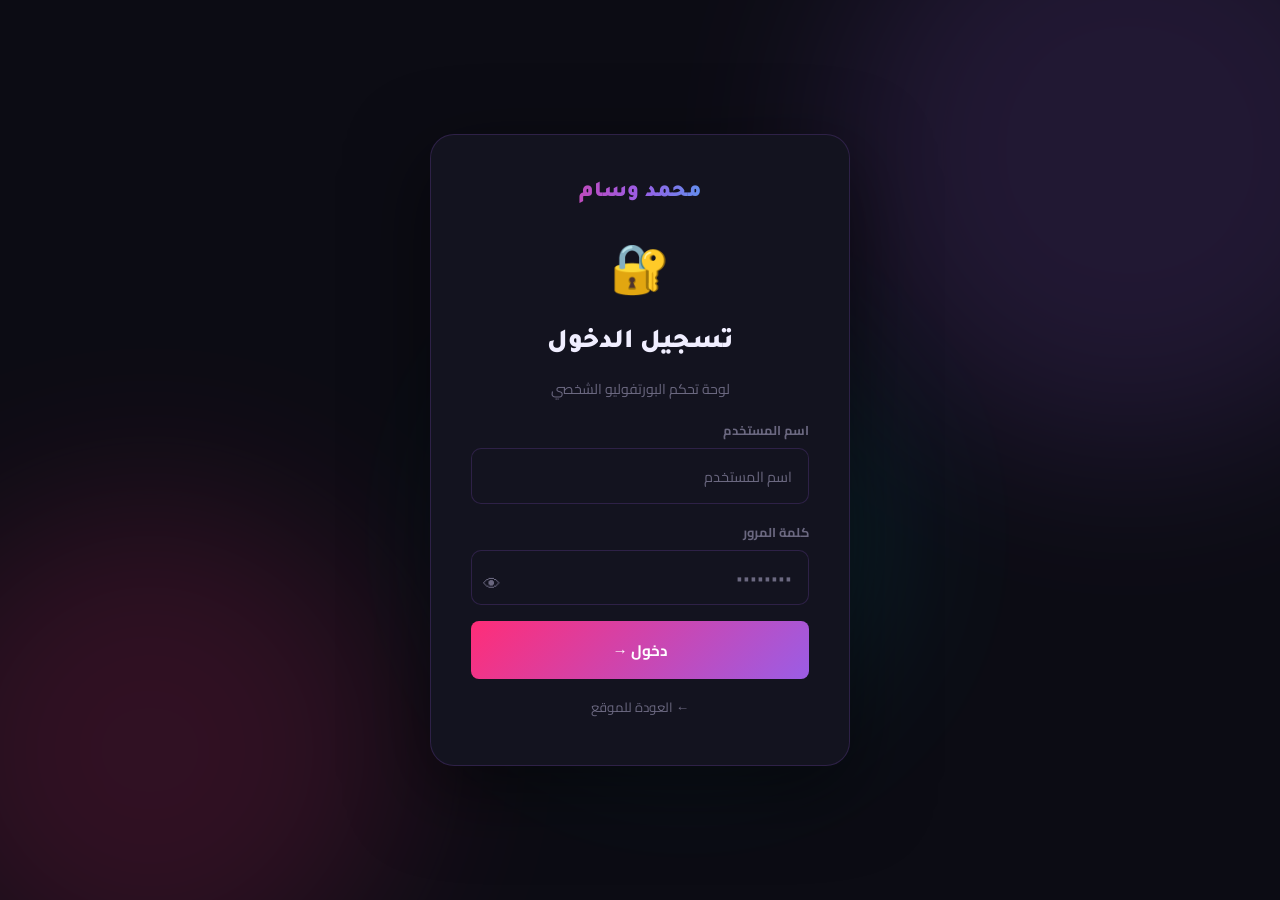
==== commit 515df0fc: "Add files via upload" ====
--- a/dashboard.html
+++ b/dashboard.html
@@ -11,32 +11,30 @@
 </head>
 <body class="dash-body">
 
-  <!-- ══ LOGIN PAGE ══ -->
+  <!-- ════ LOGIN ════ -->
   <div id="loginPage" class="login-page">
-    <div class="login-blobs">
-      <div class="blob b1"></div><div class="blob b2"></div><div class="blob b3"></div>
-    </div>
+    <div class="hero-blobs"><div class="blob b1"></div><div class="blob b2"></div><div class="blob b3"></div></div>
     <div class="login-card">
       <div class="login-logo">محمد وسام</div>
       <div class="login-icon">🔐</div>
       <h2 class="login-title">تسجيل الدخول</h2>
-      <p class="login-sub">أدخل بيانات الدخول للوصول إلى لوحة التحكم</p>
+      <p class="login-sub">لوحة تحكم البورتفوليو الشخصي</p>
       <div class="fld">
         <label>اسم المستخدم</label>
         <input type="text" id="loginUser" placeholder="اسم المستخدم" autocomplete="username" />
       </div>
-      <div class="fld" style="position:relative">
+      <div class="fld pass-wrap">
         <label>كلمة المرور</label>
         <input type="password" id="loginPass" placeholder="••••••••" autocomplete="current-password" />
         <button class="pass-toggle" id="passToggle" type="button">👁</button>
       </div>
-      <div id="loginError" class="login-error hidden">❌ اسم المستخدم أو كلمة المرور غير صحيحة</div>
+      <div id="loginError" class="login-error hidden">❌ بيانات الدخول غير صحيحة</div>
       <button class="btn-glow w100" id="loginBtn">دخول →</button>
       <a href="index.html" class="back-link">← العودة للموقع</a>
     </div>
   </div>
 
-  <!-- ══ DASHBOARD PAGE ══ -->
+  <!-- ════ DASHBOARD ════ -->
   <div id="dashPage" class="dash-page hidden">
 
     <!-- Sidebar -->
@@ -51,7 +49,10 @@
       <nav class="dash-nav">
         <button class="dash-nav-btn active" data-section="projects">🗂 المشاريع</button>
         <button class="dash-nav-btn" data-section="services">🛠 الخدمات</button>
-        <button class="dash-nav-btn" data-section="messages">✉️ الرسائل <span class="msg-badge" id="msgBadge">0</span></button>
+        <button class="dash-nav-btn" data-section="messages">
+          ✉️ الرسائل
+          <span class="msg-badge" id="msgBadge"></span>
+        </button>
       </nav>
       <div class="dash-sidebar-footer">
         <a href="index.html" target="_blank" class="dash-view-site">🌐 عرض الموقع</a>
@@ -59,7 +60,7 @@
       </div>
     </aside>
 
-    <!-- Main content -->
+    <!-- Main -->
     <main class="dash-main">
       <div class="dash-topbar">
         <button class="sidebar-toggle" id="sidebarToggle">☰</button>
@@ -67,65 +68,62 @@
         <div class="dash-user-chip">👤 محمد وسام</div>
       </div>
 
-      <!-- ── PROJECTS SECTION ── -->
+      <!-- ── PROJECTS ── -->
       <section id="sec-projects" class="dash-section">
         <div class="dash-section-header">
           <h2>إدارة المشاريع</h2>
           <button class="btn-glow btn-sm" id="showAddProject">➕ إضافة مشروع</button>
         </div>
-
-        <!-- Add form (hidden by default) -->
         <div class="dash-form-card hidden" id="addProjectForm">
           <h3>مشروع جديد</h3>
           <div class="form-row">
             <div class="fld"><label>اسم المشروع *</label><input type="text" id="pName" placeholder="اسم المشروع" /></div>
             <div class="fld"><label>السنة</label><input type="text" id="pYear" placeholder="2024" /></div>
           </div>
-          <div class="fld"><label>الوصف *</label><textarea id="pDesc" placeholder="وصف قصير للمشروع..."></textarea></div>
+          <div class="fld"><label>الوصف *</label><textarea id="pDesc" placeholder="وصف قصير..."></textarea></div>
           <div class="form-row">
             <div class="fld"><label>الأيقونة (إيموجي)</label><input type="text" id="pIcon" placeholder="🎨" /></div>
-            <div class="fld"><label>لون الخلفية</label><input type="text" id="pBg" placeholder="linear-gradient(135deg,#1a0030,#6b21a8)" /></div>
-          </div>
-          <div class="fld"><label>التاقات (مفصولة بفاصلة)</label><input type="text" id="pTags" placeholder="UI Design, Figma, Research" /></div>
+            <div class="fld"><label>لون الخلفية (CSS)</label><input type="text" id="pBg" placeholder="linear-gradient(135deg,#1a0030,#6b21a8)" /></div>
+          </div>
+          <div class="fld"><label>التاقات (مفصولة بفاصلة)</label><input type="text" id="pTags" placeholder="UI Design, Figma" /></div>
           <div class="fld"><label>رابط المشروع</label><input type="text" id="pLink" placeholder="https://..." /></div>
           <div class="dash-form-actions">
-            <button class="btn-glow" id="addProjectBtn">✓ حفظ المشروع</button>
+            <button class="btn-glow" id="addProjectBtn">✓ حفظ</button>
             <button class="btn-ghost" id="cancelAddProject">إلغاء</button>
           </div>
         </div>
-
         <div class="dash-table-wrap">
-          <table class="dash-table" id="projectsTable">
-            <thead>
-              <tr>
-                <th>المشروع</th>
-                <th>السنة</th>
-                <th>التاقات</th>
-                <th>الإجراءات</th>
-              </tr>
-            </thead>
+          <table class="dash-table">
+            <thead><tr><th>المشروع</th><th>السنة</th><th>التاقات</th><th>إجراءات</th></tr></thead>
             <tbody id="projectsTableBody"></tbody>
           </table>
-          <div id="noProjects" class="dash-empty hidden">لا توجد مشاريع بعد. أضف مشروعك الأول!</div>
+          <div id="noProjects" class="dash-empty hidden">لا توجد مشاريع بعد.</div>
         </div>
       </section>
 
-      <!-- ── SERVICES SECTION ── -->
+      <!-- ── SERVICES ── -->
       <section id="sec-services" class="dash-section hidden">
         <div class="dash-section-header">
           <h2>إدارة الخدمات</h2>
           <button class="btn-glow btn-sm" id="showAddService">➕ إضافة خدمة</button>
         </div>
-
         <div class="dash-form-card hidden" id="addServiceForm">
           <h3>خدمة جديدة</h3>
           <div class="form-row">
             <div class="fld"><label>اسم الخدمة *</label><input type="text" id="sName" placeholder="تصميم UI" /></div>
             <div class="fld"><label>الأيقونة *</label><input type="text" id="sIcon" placeholder="🎨" /></div>
           </div>
-          <div class="fld"><label>الوصف *</label><textarea id="sDesc" placeholder="وصف الخدمة..."></textarea></div>
+          <div class="fld"><label>وصف قصير *</label><textarea id="sDesc" placeholder="وصف مختصر للخدمة..."></textarea></div>
+          <div class="fld"><label>وصف مفصّل (صفحة الخدمة)</label><textarea id="sFullDesc" placeholder="وصف كامل يظهر في صفحة الخدمة..."></textarea></div>
+          <div class="fld"><label>الميزات (سطر لكل ميزة)</label><textarea id="sFeatures" placeholder="تصميم شاشات High-Fidelity&#10;مكتبة مكوّنات&#10;..."></textarea></div>
+          <div class="fld"><label>خطوات العمل (سطر لكل خطوة)</label><textarea id="sProcess" placeholder="تحليل المتطلبات&#10;التصميم البصري&#10;..."></textarea></div>
+          <div class="form-row">
+            <div class="fld"><label>المدة</label><input type="text" id="sDuration" placeholder="2 – 4 أسابيع" /></div>
+            <div class="fld"><label>السعر الابتدائي</label><input type="text" id="sPrice" placeholder="$500" /></div>
+          </div>
+          <div class="fld"><label>المخرجات</label><input type="text" id="sDeliverables" placeholder="ملف Figma، Prototype..." /></div>
           <div class="fld">
-            <label>اللون المميز</label>
+            <label>اللون</label>
             <select id="sColor">
               <option value="pink">🌸 وردي</option>
               <option value="cyan">🔵 سماوي</option>
@@ -135,70 +133,82 @@
             </select>
           </div>
           <div class="dash-form-actions">
-            <button class="btn-glow" id="addServiceBtn">✓ حفظ الخدمة</button>
+            <button class="btn-glow" id="addServiceBtn">✓ حفظ</button>
             <button class="btn-ghost" id="cancelAddService">إلغاء</button>
           </div>
         </div>
-
         <div class="services-cards-grid" id="servicesManageGrid"></div>
         <div id="noServices" class="dash-empty hidden">لا توجد خدمات بعد.</div>
       </section>
 
-      <!-- ── MESSAGES SECTION ── -->
+      <!-- ── MESSAGES ── -->
       <section id="sec-messages" class="dash-section hidden">
         <div class="dash-section-header">
           <h2>الرسائل الواردة</h2>
           <button class="btn-ghost btn-sm" id="clearMsgsBtn">🗑 مسح الكل</button>
         </div>
         <div id="messagesList" class="messages-list"></div>
-        <div id="noMessages" class="dash-empty">لا توجد رسائل بعد.</div>
+        <div id="noMessages" class="dash-empty">لا توجد رسائل بعد. ستظهر هنا عند ملء نموذج التواصل.</div>
       </section>
     </main>
   </div>
 
-  <!-- Edit Project Modal -->
+  <!-- ════ MODALS ════ -->
+
+  <!-- Edit Project -->
   <div id="editProjectModal" class="modal-overlay hidden">
     <div class="modal-box">
-      <div class="modal-header"><h3>تعديل المشروع</h3><button class="modal-close" id="closeEditProject">✕</button></div>
-      <div class="fld"><label>اسم المشروع</label><input type="text" id="ep-name" /></div>
-      <div class="fld"><label>السنة</label><input type="text" id="ep-year" /></div>
+      <div class="modal-header"><h3>تعديل المشروع</h3><button class="modal-close" id="closeEP">✕</button></div>
+      <div class="form-row">
+        <div class="fld"><label>الاسم</label><input type="text" id="ep-name" /></div>
+        <div class="fld"><label>السنة</label><input type="text" id="ep-year" /></div>
+      </div>
       <div class="fld"><label>الوصف</label><textarea id="ep-desc"></textarea></div>
       <div class="form-row">
         <div class="fld"><label>الأيقونة</label><input type="text" id="ep-icon" /></div>
-        <div class="fld"><label>لون الخلفية</label><input type="text" id="ep-bg" /></div>
+        <div class="fld"><label>الخلفية</label><input type="text" id="ep-bg" /></div>
       </div>
       <div class="fld"><label>التاقات</label><input type="text" id="ep-tags" /></div>
       <div class="fld"><label>الرابط</label><input type="text" id="ep-link" /></div>
       <div class="dash-form-actions">
-        <button class="btn-glow" id="saveEditProject">✓ حفظ التعديلات</button>
-        <button class="btn-ghost" id="closeEditProject2">إلغاء</button>
-      </div>
-    </div>
-  </div>
-
-  <!-- Edit Service Modal -->
+        <button class="btn-glow" id="saveEP">✓ حفظ</button>
+        <button class="btn-ghost" id="closeEP2">إلغاء</button>
+      </div>
+    </div>
+  </div>
+
+  <!-- Edit Service -->
   <div id="editServiceModal" class="modal-overlay hidden">
-    <div class="modal-box">
-      <div class="modal-header"><h3>تعديل الخدمة</h3><button class="modal-close" id="closeEditService">✕</button></div>
+    <div class="modal-box modal-lg">
+      <div class="modal-header"><h3>تعديل الخدمة</h3><button class="modal-close" id="closeES">✕</button></div>
       <div class="form-row">
         <div class="fld"><label>الاسم</label><input type="text" id="es-name" /></div>
         <div class="fld"><label>الأيقونة</label><input type="text" id="es-icon" /></div>
       </div>
-      <div class="fld"><label>الوصف</label><textarea id="es-desc"></textarea></div>
-      <div class="fld"><label>اللون</label>
+      <div class="fld"><label>وصف قصير</label><textarea id="es-desc"></textarea></div>
+      <div class="fld"><label>وصف مفصّل (صفحة الخدمة)</label><textarea id="es-fullDesc" style="height:100px"></textarea></div>
+      <div class="fld"><label>الميزات (سطر لكل ميزة)</label><textarea id="es-features" style="height:100px"></textarea></div>
+      <div class="fld"><label>خطوات العمل (سطر لكل خطوة)</label><textarea id="es-process" style="height:80px"></textarea></div>
+      <div class="form-row">
+        <div class="fld"><label>المدة</label><input type="text" id="es-duration" /></div>
+        <div class="fld"><label>السعر الابتدائي</label><input type="text" id="es-price" /></div>
+      </div>
+      <div class="fld"><label>المخرجات</label><input type="text" id="es-deliverables" /></div>
+      <div class="fld">
+        <label>اللون</label>
         <select id="es-color">
           <option value="pink">وردي</option><option value="cyan">سماوي</option>
           <option value="purple">بنفسجي</option><option value="yellow">أصفر</option><option value="green">أخضر</option>
         </select>
       </div>
       <div class="dash-form-actions">
-        <button class="btn-glow" id="saveEditService">✓ حفظ التعديلات</button>
-        <button class="btn-ghost" id="closeEditService2">إلغاء</button>
-      </div>
-    </div>
-  </div>
-
-  <!-- Delete Confirm Modal -->
+        <button class="btn-glow" id="saveES">✓ حفظ</button>
+        <button class="btn-ghost" id="closeES2">إلغاء</button>
+      </div>
+    </div>
+  </div>
+
+  <!-- Confirm Delete -->
   <div id="confirmModal" class="modal-overlay hidden">
     <div class="modal-box modal-sm">
       <div class="modal-header"><h3>تأكيد الحذف</h3></div>
--- a/style.css
+++ b/style.css
@@ -1,7 +1,8 @@
 /* ═══════════════════════════════════════════════
-   محمد وسام Portfolio — style.css
+   محمد وسام — style.css  (RTL complete)
    ═══════════════════════════════════════════════ */
 
+/* ── VARIABLES ── */
 :root {
   --bg:     #0c0c14;
   --bg2:    #0e0d1c;
@@ -15,20 +16,29 @@
   --dim:    #6b6880;
   --border: rgba(155,93,229,0.2);
   --nav-h:  68px;
-}
-
+  --radius: 16px;
+}
+
+/* ── RESET ── */
 *, *::before, *::after { margin:0; padding:0; box-sizing:border-box; }
-html { scroll-behavior:smooth; }
+html { scroll-behavior:smooth; font-size:16px; }
 
 body {
-  font-family: 'Cairo', sans-serif;
-  background: var(--bg);
-  color: var(--white);
-  overflow-x: hidden;
-  direction: rtl;
-  cursor: none;
-}
-
+  font-family:'Cairo', sans-serif;
+  background:var(--bg);
+  color:var(--white);
+  overflow-x:hidden;
+  direction:rtl;
+  text-align:right;
+  cursor:none;
+}
+
+/* Force RTL on ALL elements */
+*, input, textarea, select, button { direction:rtl; text-align:right; }
+input[type="email"] { direction:ltr; text-align:right; }
+input[type="url"]   { direction:ltr; text-align:left; }
+
+/* Noise overlay */
 body::after {
   content:''; position:fixed; inset:0; pointer-events:none; z-index:9000;
   background:url("data:image/svg+xml,%3Csvg viewBox='0 0 200 200' xmlns='http://www.w3.org/2000/svg'%3E%3Cfilter id='n'%3E%3CfeTurbulence type='fractalNoise' baseFrequency='0.75' numOctaves='4' stitchTiles='stitch'/%3E%3C/filter%3E%3Crect width='100%25' height='100%25' filter='url(%23n)' opacity='0.035'/%3E%3C/svg%3E");
@@ -39,30 +49,24 @@
 ::-webkit-scrollbar-thumb { background:var(--purple); border-radius:100px; }
 
 /* ── CURSOR ── */
-#cursor {
-  position:fixed; width:12px; height:12px;
-  background:var(--pink); border-radius:50%;
-  pointer-events:none; z-index:9998; mix-blend-mode:screen;
-  transition:transform .1s; top:0; left:0;
-}
-#cursor-ring {
-  position:fixed; width:36px; height:36px;
-  border:1.5px solid var(--cyan); border-radius:50%;
-  pointer-events:none; z-index:9997; mix-blend-mode:screen;
-  transition:all .15s ease; top:0; left:0;
-}
+#cursor { position:fixed; width:12px; height:12px; background:var(--pink); border-radius:50%; pointer-events:none; z-index:9998; mix-blend-mode:screen; transition:transform .1s; top:0; right:0; }
+#cursor-ring { position:fixed; width:36px; height:36px; border:1.5px solid var(--cyan); border-radius:50%; pointer-events:none; z-index:9997; mix-blend-mode:screen; transition:all .15s ease; top:0; right:0; }
 @media(hover:none){ #cursor,#cursor-ring{display:none} body{cursor:auto} }
 
-/* ── HELPERS ── */
+/* ── UTILITIES ── */
 .t-pink   { color:var(--pink); }
 .t-cyan   { color:var(--cyan); }
 .t-stroke { -webkit-text-stroke:2px var(--pink); color:transparent; }
+.hidden   { display:none !important; }
+.empty-msg { color:var(--dim); text-align:center; padding:3rem; grid-column:1/-1; }
+
 .container { max-width:1200px; margin:0 auto; padding:0 2rem; }
+
+/* ── REVEAL ── */
 .reveal { opacity:0; transform:translateY(26px); transition:opacity .7s ease, transform .7s ease; }
 .reveal.up { opacity:1; transform:none; }
-.hidden { display:none !important; }
-
-/* ── SHARED BUTTONS ── */
+
+/* ── BUTTONS ── */
 .btn-glow {
   background:linear-gradient(135deg,var(--pink),var(--purple));
   color:#fff; border:none; padding:.9rem 2rem; border-radius:8px;
@@ -70,6 +74,7 @@
   cursor:pointer; transition:all .3s; text-decoration:none; display:inline-block;
 }
 .btn-glow:hover { transform:translateY(-3px); box-shadow:0 8px 32px rgba(255,45,120,.45); }
+
 .btn-ghost {
   background:transparent; color:var(--white); border:1.5px solid var(--border);
   padding:.9rem 2rem; border-radius:8px;
@@ -77,16 +82,14 @@
   cursor:pointer; transition:all .3s; text-decoration:none; display:inline-block;
 }
 .btn-ghost:hover { border-color:var(--cyan); color:var(--cyan); transform:translateY(-3px); }
+
 .btn-send {
   background:linear-gradient(135deg,var(--pink),var(--purple));
   color:#fff; border:none; padding:1rem 2rem; border-radius:10px;
   font-family:'Cairo',sans-serif; font-weight:700; font-size:1rem;
-  cursor:pointer; transition:all .3s; position:relative; overflow:hidden;
-}
-.btn-send::before {
-  content:''; position:absolute; inset:0;
-  background:linear-gradient(135deg,var(--purple),var(--cyan)); opacity:0; transition:opacity .3s;
-}
+  cursor:pointer; transition:all .3s; position:relative; overflow:hidden; width:100%;
+}
+.btn-send::before { content:''; position:absolute; inset:0; background:linear-gradient(135deg,var(--purple),var(--cyan)); opacity:0; transition:opacity .3s; }
 .btn-send:hover::before { opacity:1; }
 .btn-send:hover { transform:translateY(-3px); box-shadow:0 12px 32px rgba(255,45,120,.35); }
 .btn-send span { position:relative; z-index:1; }
@@ -95,17 +98,16 @@
 /* ── BLOBS ── */
 .hero-blobs { position:absolute; inset:0; pointer-events:none; overflow:hidden; }
 .blob { position:absolute; border-radius:50%; filter:blur(90px); opacity:.15; animation:drift 14s ease-in-out infinite alternate; }
-.b1 { width:600px;height:600px;background:var(--purple);top:-150px;left:-150px; }
-.b2 { width:500px;height:500px;background:var(--pink);bottom:-100px;right:-100px;animation-delay:-5s; }
-.b3 { width:350px;height:350px;background:var(--cyan);top:40%;left:40%;animation-delay:-9s; }
-@keyframes drift { from{transform:translate(0,0)scale(1)} to{transform:translate(30px,20px)scale(1.08)} }
-
-/* ═══════════════════ NAV ═══════════════════ */
+.b1 { width:600px;height:600px;background:var(--purple);top:-150px;right:-150px; }
+.b2 { width:500px;height:500px;background:var(--pink);  bottom:-100px;left:-100px;animation-delay:-5s; }
+.b3 { width:350px;height:350px;background:var(--cyan);  top:40%;left:40%;animation-delay:-9s; }
+@keyframes drift{ from{transform:translate(0,0)scale(1)} to{transform:translate(28px,18px)scale(1.08)} }
+
+/* ════════════════ NAV ════════════════ */
 #navbar {
-  position:fixed; top:0; left:0; right:0; z-index:500;
-  height:var(--nav-h);
-  background:rgba(12,12,20,.88); backdrop-filter:blur(24px);
-  border-bottom:1px solid var(--border);
+  position:fixed; top:0; inset-inline:0; z-index:500;
+  height:var(--nav-h); background:rgba(12,12,20,.88);
+  backdrop-filter:blur(24px); border-bottom:1px solid var(--border);
   transition:box-shadow .3s;
 }
 .nav-inner {
@@ -116,49 +118,42 @@
   font-family:'Tajawal',sans-serif; font-weight:900; font-size:1.3rem;
   background:linear-gradient(90deg,var(--pink),var(--purple),var(--cyan));
   -webkit-background-clip:text; -webkit-text-fill-color:transparent; background-clip:text;
-  white-space:nowrap; flex-shrink:0;
+  white-space:nowrap; flex-shrink:0; text-decoration:none;
 }
 .nav-links {
   display:flex; gap:1.6rem; list-style:none;
-  flex-direction:row-reverse; margin-right:auto;
+  flex-direction:row-reverse; margin-inline-start:auto;
 }
 .nav-links a {
   text-decoration:none; color:var(--dim); font-size:.87rem; font-weight:600;
   transition:color .3s; position:relative; padding-bottom:4px;
 }
-.nav-links a::after {
-  content:''; position:absolute; bottom:0; right:0; width:0; height:2px;
-  background:linear-gradient(90deg,var(--pink),var(--cyan)); transition:width .3s;
-}
+.nav-links a::after { content:''; position:absolute; bottom:0; inset-inline-end:0; width:0; height:2px; background:linear-gradient(90deg,var(--pink),var(--cyan)); transition:width .3s; }
 .nav-links a:hover { color:var(--white); }
 .nav-links a:hover::after { width:100%; }
+
 .btn-nav-cta {
   background:transparent; border:1.5px solid var(--purple); color:var(--purple);
-  padding:.45rem 1.1rem; border-radius:7px;
-  font-family:'Cairo',sans-serif; font-size:.82rem; font-weight:700;
-  cursor:pointer; transition:all .3s; white-space:nowrap; flex-shrink:0; text-decoration:none;
+  padding:.45rem 1.1rem; border-radius:7px; font-family:'Cairo',sans-serif;
+  font-size:.82rem; font-weight:700; cursor:pointer; transition:all .3s;
+  white-space:nowrap; flex-shrink:0; text-decoration:none; display:inline-block;
 }
 .btn-nav-cta:hover { background:var(--purple); color:#fff; box-shadow:0 0 20px rgba(155,93,229,.4); }
-.nav-toggle {
-  display:none; flex-direction:column; gap:5px;
-  background:transparent; border:none; cursor:pointer; padding:4px; margin-right:auto;
-}
+
+.nav-toggle { display:none; flex-direction:column; gap:5px; background:transparent; border:none; cursor:pointer; padding:4px; margin-inline-start:auto; }
 .nav-toggle span { display:block; width:24px; height:2px; background:var(--white); border-radius:2px; transition:all .3s; }
-.nav-toggle.open span:nth-child(1) { transform:translateY(7px)rotate(45deg); }
-.nav-toggle.open span:nth-child(2) { opacity:0; }
-.nav-toggle.open span:nth-child(3) { transform:translateY(-7px)rotate(-45deg); }
-
-/* ═══════════════════ HERO — FULL WIDTH ═══════════════════ */
+.nav-toggle.open span:nth-child(1){ transform:translateY(7px)rotate(45deg); }
+.nav-toggle.open span:nth-child(2){ opacity:0; }
+.nav-toggle.open span:nth-child(3){ transform:translateY(-7px)rotate(-45deg); }
+
+/* ════════════════ HERO ════════════════ */
 #hero {
-  min-height:100vh; width:100%;
-  position:relative; overflow:hidden;
-  display:flex; align-items:center;
-  padding-top:var(--nav-h);
+  min-height:100vh; width:100%; position:relative; overflow:hidden;
+  display:flex; align-items:center; padding-top:var(--nav-h);
 }
 .hero-grid-bg {
   position:absolute; inset:0; pointer-events:none;
-  background-image: linear-gradient(rgba(155,93,229,.05) 1px, transparent 1px),
-                    linear-gradient(90deg,rgba(155,93,229,.05) 1px,transparent 1px);
+  background-image:linear-gradient(rgba(155,93,229,.05) 1px,transparent 1px),linear-gradient(90deg,rgba(155,93,229,.05) 1px,transparent 1px);
   background-size:60px 60px;
   mask-image:radial-gradient(ellipse 80% 80% at center,black 30%,transparent 100%);
 }
@@ -168,82 +163,41 @@
 }
 .hero-content { animation:fadeUp .9s ease both; }
 .hero-badge {
-  display:inline-flex; align-items:center; gap:.6rem;
+  display:inline-flex; align-items:center; gap:.6rem; flex-direction:row-reverse;
   background:rgba(255,45,120,.1); border:1px solid rgba(255,45,120,.3);
   color:var(--pink); padding:.35rem 1.1rem; border-radius:100px;
   font-size:.8rem; font-weight:700; margin-bottom:1.5rem;
 }
-.badge-dot {
-  width:7px; height:7px; border-radius:50%; background:var(--pink);
-  animation:pulse 2s infinite;
-}
-@keyframes pulse { 0%,100%{opacity:1;transform:scale(1)} 50%{opacity:.5;transform:scale(.8)} }
-.hero-title {
-  font-family:'Tajawal',sans-serif;
-  font-size:clamp(3rem,6.5vw,5.5rem); font-weight:900;
-  line-height:1.05; letter-spacing:-.02em; margin-bottom:1.4rem;
-}
-.hero-desc {
-  font-size:clamp(.95rem,1.4vw,1.1rem); color:var(--dim);
-  line-height:1.9; max-width:480px; margin-bottom:2rem;
-}
-.hero-stats {
-  display:flex; align-items:center; gap:1.5rem; margin-bottom:2.2rem;
-  flex-direction:row-reverse;
-}
+.badge-dot { width:7px;height:7px;border-radius:50%;background:var(--pink);animation:pulse 2s infinite;flex-shrink:0; }
+@keyframes pulse{0%,100%{opacity:1;transform:scale(1)}50%{opacity:.5;transform:scale(.8)}}
+
+.hero-title { font-family:'Tajawal',sans-serif; font-size:clamp(3rem,6.5vw,5.5rem); font-weight:900; line-height:1.05; letter-spacing:-.02em; margin-bottom:1.4rem; }
+.hero-desc { font-size:clamp(.95rem,1.4vw,1.1rem); color:var(--dim); line-height:1.9; max-width:480px; margin-bottom:2rem; }
+.hero-stats { display:flex; align-items:center; gap:1.5rem; margin-bottom:2.2rem; flex-direction:row-reverse; }
 .h-stat { text-align:center; }
-.h-num {
-  display:block; font-family:'Tajawal',sans-serif; font-size:1.8rem; font-weight:900;
-  background:linear-gradient(135deg,var(--pink),var(--cyan));
-  -webkit-background-clip:text; -webkit-text-fill-color:transparent; background-clip:text;
-}
+.h-num { display:block; font-family:'Tajawal',sans-serif; font-size:1.8rem; font-weight:900; background:linear-gradient(135deg,var(--pink),var(--cyan)); -webkit-background-clip:text; -webkit-text-fill-color:transparent; background-clip:text; }
 .h-lbl { font-size:.78rem; color:var(--dim); }
 .h-div { width:1px; height:36px; background:var(--border); }
 .hero-btns { display:flex; gap:1rem; flex-direction:row-reverse; flex-wrap:wrap; margin-bottom:2.5rem; }
-.hero-scroll-hint {
-  display:flex; align-items:center; gap:.7rem;
-  color:var(--dim); font-size:.75rem;
-}
+.hero-scroll-hint { display:flex; align-items:center; gap:.7rem; flex-direction:row-reverse; color:var(--dim); font-size:.75rem; }
 .scroll-line { width:1px; height:40px; background:linear-gradient(to bottom,var(--pink),transparent); }
-.br-hide { display:block; }
-
-/* Hero Avatar */
-.hero-visual {
-  display:flex; align-items:center; justify-content:center;
-  animation:fadeUp .9s .2s ease both;
-}
+
+.hero-visual { display:flex; align-items:center; justify-content:center; animation:fadeUp .9s .2s ease both; }
 .hero-avatar-wrap { position:relative; width:420px; max-width:100%; }
-.avatar-glow {
-  position:absolute; bottom:0; left:50%; transform:translateX(-50%);
-  width:80%; height:60%; border-radius:50%;
-  background:radial-gradient(circle,rgba(155,93,229,.35) 0%,transparent 70%);
-  filter:blur(30px); z-index:0;
-}
-.hero-avatar-img {
-  width:100%; position:relative; z-index:1;
-  filter:drop-shadow(0 20px 60px rgba(155,93,229,.3));
-  animation:imgFloat 6s ease-in-out infinite;
-}
-@keyframes imgFloat { 0%,100%{transform:translateY(0)} 50%{transform:translateY(-14px)} }
-
-.hero-float-card {
-  position:absolute; background:rgba(19,19,31,.95);
-  border:1px solid var(--border); border-radius:12px;
-  padding:.65rem 1.1rem; display:flex; align-items:center; gap:.7rem;
-  font-size:.82rem; z-index:2; white-space:nowrap;
-  box-shadow:0 8px 32px rgba(0,0,0,.3);
-  backdrop-filter:blur(10px);
-  animation:floatY 4s ease-in-out infinite alternate;
-}
+.avatar-glow { position:absolute; bottom:0; left:50%; transform:translateX(-50%); width:80%; height:60%; border-radius:50%; background:radial-gradient(circle,rgba(155,93,229,.35),transparent 70%); filter:blur(30px); z-index:0; }
+.hero-avatar-img { width:100%; position:relative; z-index:1; filter:drop-shadow(0 20px 60px rgba(155,93,229,.3)); animation:imgFloat 6s ease-in-out infinite; }
+@keyframes imgFloat{0%,100%{transform:translateY(0)}50%{transform:translateY(-14px)}}
+
+.hero-float-card { position:absolute; background:rgba(19,19,31,.95); border:1px solid var(--border); border-radius:12px; padding:.65rem 1.1rem; display:flex; align-items:center; gap:.7rem; font-size:.82rem; z-index:2; white-space:nowrap; box-shadow:0 8px 32px rgba(0,0,0,.3); backdrop-filter:blur(10px); animation:floatY 4s ease-in-out infinite alternate; flex-direction:row-reverse; }
 .fc-t { font-weight:700; font-size:.82rem; }
 .fc-s { font-size:.7rem; color:var(--dim); }
-.fc1 { top:10%; right:-5%; color:var(--pink); border-color:rgba(255,45,120,.3); animation-delay:-1s; }
-.fc2 { top:45%; left:-8%; color:var(--green); border-color:rgba(0,245,160,.3); animation-delay:-2.5s; }
-.fc3 { bottom:18%; right:-3%; color:var(--yellow); border-color:rgba(247,231,51,.3); animation-delay:-4s; }
-@keyframes floatY { from{transform:translateY(0)rotate(-1deg)} to{transform:translateY(-10px)rotate(1deg)} }
-@keyframes fadeUp { from{opacity:0;transform:translateY(28px)} to{opacity:1;transform:none} }
-
-/* ═══════════════════ SECTIONS ═══════════════════ */
+.fc1 { top:10%; inset-inline-end:-5%; color:var(--pink); border-color:rgba(255,45,120,.3); animation-delay:-1s; }
+.fc2 { top:45%; inset-inline-start:-8%; color:var(--green); border-color:rgba(0,245,160,.3); animation-delay:-2.5s; }
+.fc3 { bottom:18%; inset-inline-end:-3%; color:var(--yellow); border-color:rgba(247,231,51,.3); animation-delay:-4s; }
+@keyframes floatY{from{transform:translateY(0)rotate(-1deg)}to{transform:translateY(-10px)rotate(1deg)}}
+@keyframes fadeUp{from{opacity:0;transform:translateY(28px)}to{opacity:1;transform:none}}
+
+/* ════════════════ SECTIONS SHARED ════════════════ */
 section { padding:7rem 0; }
 #about, #projects { background:var(--bg2); }
 
@@ -252,26 +206,12 @@
 .sec-title { font-family:'Tajawal',sans-serif; font-size:clamp(2rem,4vw,3rem); font-weight:900; line-height:1.1; }
 .sec-line { width:48px; height:3px; background:linear-gradient(90deg,var(--pink),var(--purple)); border-radius:100px; margin-top:1rem; }
 
-/* ═══════════════════ ABOUT ═══════════════════ */
+/* ════════════════ ABOUT ════════════════ */
 .about-grid { display:grid; grid-template-columns:280px 1fr; gap:4rem; align-items:start; }
 .about-avatar-col { display:flex; justify-content:center; }
-.about-img-frame {
-  position:relative; width:260px;
-}
-.about-img {
-  width:100%; border-radius:24px;
-  border:2px solid var(--border);
-  filter:drop-shadow(0 16px 48px rgba(155,93,229,.25));
-  background:#0e0d1c;
-  display:block;
-}
-.about-img-badge {
-  position:absolute; bottom:-14px; left:50%; transform:translateX(-50%);
-  background:var(--yellow); color:#000;
-  font-family:'Tajawal',sans-serif; font-size:.75rem; font-weight:900;
-  padding:.45rem 1.1rem; border-radius:8px; white-space:nowrap;
-  box-shadow:0 4px 14px rgba(247,231,51,.3);
-}
+.about-img-frame { position:relative; width:260px; }
+.about-img { width:100%; border-radius:24px; border:2px solid var(--border); filter:drop-shadow(0 16px 48px rgba(155,93,229,.25)); background:#0e0d1c; display:block; }
+.about-img-badge { position:absolute; bottom:-14px; left:50%; transform:translateX(-50%); background:var(--yellow); color:#000; font-family:'Tajawal',sans-serif; font-size:.75rem; font-weight:900; padding:.45rem 1.1rem; border-radius:8px; white-space:nowrap; box-shadow:0 4px 14px rgba(247,231,51,.3); }
 .about-text h3 { font-family:'Tajawal',sans-serif; font-size:1.9rem; font-weight:900; margin-bottom:1rem; }
 .about-text p { color:var(--dim); line-height:1.9; margin-bottom:1rem; }
 .about-text strong { color:var(--white); }
@@ -284,39 +224,30 @@
 .stats-grid { display:grid; grid-template-columns:repeat(3,1fr); gap:1rem; margin-top:1.8rem; }
 .stat-box { background:var(--card); border:1px solid var(--border); border-radius:14px; padding:1.1rem; text-align:center; transition:all .3s; }
 .stat-box:hover { border-color:var(--purple); transform:translateY(-3px); }
-.stat-num {
-  display:block; font-family:'Tajawal',sans-serif; font-size:2rem; font-weight:900;
-  background:linear-gradient(135deg,var(--pink),var(--cyan));
-  -webkit-background-clip:text; -webkit-text-fill-color:transparent; background-clip:text;
-}
+.stat-num { display:block; font-family:'Tajawal',sans-serif; font-size:2rem; font-weight:900; background:linear-gradient(135deg,var(--pink),var(--cyan)); -webkit-background-clip:text; -webkit-text-fill-color:transparent; background-clip:text; }
 .stat-lbl { font-size:.78rem; color:var(--dim); margin-top:.2rem; }
 
-/* ═══════════════════ SERVICES ═══════════════════ */
+/* ════════════════ SERVICES ════════════════ */
 .services-grid { display:grid; grid-template-columns:repeat(auto-fill,minmax(260px,1fr)); gap:1.5rem; }
 .service-card {
-  background:var(--card); border:1px solid var(--border); border-radius:16px;
+  background:var(--card); border:1px solid var(--border); border-radius:var(--radius);
   padding:1.8rem; transition:all .35s; position:relative; overflow:hidden;
-}
-.service-card:hover { transform:translateY(-5px); border-color:rgba(155,93,229,.5); }
+  text-decoration:none; color:inherit; display:block; cursor:pointer;
+}
+.service-card:hover { transform:translateY(-5px); border-color:rgba(155,93,229,.5); box-shadow:0 12px 40px rgba(0,0,0,.3); }
 .service-icon { font-size:2.2rem; margin-bottom:1rem; display:block; }
 .service-name { font-family:'Tajawal',sans-serif; font-size:1.1rem; font-weight:800; margin-bottom:.6rem; }
 .service-desc { font-size:.88rem; color:var(--dim); line-height:1.75; }
-.service-accent { width:32px; height:3px; border-radius:100px; margin-top:1.2rem; }
-
-/* ═══════════════════ PROJECTS ═══════════════════ */
+.service-accent { width:32px; height:3px; border-radius:100px; margin-top:1rem; }
+.service-cta { margin-top:1.2rem; font-size:.82rem; font-weight:700; color:var(--purple); display:flex; align-items:center; gap:.3rem; flex-direction:row-reverse; }
+
+/* ════════════════ PROJECTS ════════════════ */
 .projects-grid { display:grid; grid-template-columns:repeat(auto-fill,minmax(300px,1fr)); gap:1.8rem; }
-.project-card {
-  background:var(--card); border:1px solid var(--border); border-radius:18px;
-  overflow:hidden; transition:all .35s; text-decoration:none; display:block; color:inherit;
-}
+.project-card { background:var(--card); border:1px solid var(--border); border-radius:18px; overflow:hidden; transition:all .35s; text-decoration:none; display:block; color:inherit; }
 .project-card:hover { transform:translateY(-7px); border-color:rgba(155,93,229,.5); box-shadow:0 20px 48px rgba(0,0,0,.4); }
 .project-card:hover .p-overlay { opacity:1; }
 .p-thumb { height:180px; display:flex; align-items:center; justify-content:center; font-size:3.5rem; position:relative; overflow:hidden; }
-.p-overlay {
-  position:absolute; inset:0; background:rgba(155,93,229,.3);
-  display:flex; align-items:center; justify-content:center;
-  color:#fff; font-size:.95rem; font-weight:700; opacity:0; transition:opacity .3s;
-}
+.p-overlay { position:absolute; inset:0; background:rgba(155,93,229,.3); display:flex; align-items:center; justify-content:center; color:#fff; font-size:.95rem; font-weight:700; opacity:0; transition:opacity .3s; }
 .p-body { padding:1.3rem; }
 .p-tags { display:flex; gap:.4rem; flex-wrap:wrap; flex-direction:row-reverse; margin-bottom:.8rem; }
 .p-tag { font-size:.68rem; font-weight:700; padding:.18rem .55rem; border-radius:100px; border:1px solid; }
@@ -331,17 +262,12 @@
 .p-link { color:var(--pink); font-weight:700; }
 .p-year { color:var(--dim); }
 
-/* ═══════════════════ CONTACT ═══════════════════ */
+/* ════════════════ CONTACT ════════════════ */
 .contact-grid { display:grid; grid-template-columns:1fr 1fr; gap:4rem; align-items:start; }
 .contact-left p { color:var(--dim); line-height:1.9; margin-bottom:1.8rem; }
 .social-list { display:flex; flex-direction:column; gap:.85rem; }
-.social-card {
-  display:flex; align-items:center; gap:1rem;
-  padding:.95rem 1.2rem; background:var(--card); border:1px solid var(--border);
-  border-radius:12px; text-decoration:none; color:var(--white);
-  transition:all .3s; flex-direction:row-reverse; text-align:right;
-}
-.social-card:hover { transform:translateX(-4px); }
+.social-card { display:flex; align-items:center; gap:1rem; padding:.95rem 1.2rem; background:var(--card); border:1px solid var(--border); border-radius:12px; text-decoration:none; color:var(--white); transition:all .3s; flex-direction:row-reverse; text-align:right; }
+.social-card:hover { transform:translateX(4px); }
 .social-card.s-pink:hover   { border-color:var(--pink);   box-shadow:0 4px 20px rgba(255,45,120,.15); }
 .social-card.s-cyan:hover   { border-color:var(--cyan);   box-shadow:0 4px 20px rgba(0,229,255,.15); }
 .social-card.s-purple:hover { border-color:var(--purple); box-shadow:0 4px 20px rgba(155,93,229,.15); }
@@ -353,62 +279,96 @@
 .form-row { display:grid; grid-template-columns:1fr 1fr; gap:1rem; }
 .fld { display:flex; flex-direction:column; gap:.4rem; }
 .fld label { font-size:.8rem; font-weight:700; color:var(--dim); }
-.fld input, .fld textarea, .fld select {
-  background:var(--card); border:1.5px solid var(--border); border-radius:10px;
-  padding:.82rem 1rem; color:var(--white);
-  font-family:'Cairo',sans-serif; font-size:.9rem; direction:rtl;
-  outline:none; transition:all .3s;
-}
+.fld input, .fld textarea, .fld select { background:var(--card); border:1.5px solid var(--border); border-radius:10px; padding:.82rem 1rem; color:var(--white); font-family:'Cairo',sans-serif; font-size:.9rem; direction:rtl; outline:none; transition:all .3s; }
 .fld select option { background:var(--card); }
-.fld input::placeholder, .fld textarea::placeholder { color:var(--dim); }
-.fld input:focus, .fld textarea:focus, .fld select:focus {
-  border-color:rgba(155,93,229,.6); box-shadow:0 0 0 4px rgba(155,93,229,.08);
-}
+.fld input::placeholder,.fld textarea::placeholder { color:var(--dim); }
+.fld input:focus,.fld textarea:focus,.fld select:focus { border-color:rgba(155,93,229,.6); box-shadow:0 0 0 4px rgba(155,93,229,.08); }
 .fld textarea { height:130px; resize:none; }
 
-/* ═══════════════════ FOOTER ═══════════════════ */
+/* ════════════════ FOOTER ════════════════ */
 footer { border-top:1px solid var(--border); padding:2rem; background:var(--bg); }
-.footer-inner {
-  max-width:1200px; margin:0 auto;
-  display:flex; align-items:center; justify-content:space-between;
-  flex-direction:row-reverse; flex-wrap:wrap; gap:1rem;
-}
-.footer-logo {
-  font-family:'Tajawal',sans-serif; font-weight:900; font-size:1.2rem;
-  background:linear-gradient(90deg,var(--pink),var(--purple),var(--cyan));
-  -webkit-background-clip:text; -webkit-text-fill-color:transparent; background-clip:text;
-}
+.footer-inner { max-width:1200px; margin:0 auto; display:flex; align-items:center; justify-content:space-between; flex-direction:row-reverse; flex-wrap:wrap; gap:1rem; }
+.footer-logo { font-family:'Tajawal',sans-serif; font-weight:900; font-size:1.2rem; background:linear-gradient(90deg,var(--pink),var(--purple),var(--cyan)); -webkit-background-clip:text; -webkit-text-fill-color:transparent; background-clip:text; }
 footer p { font-size:.82rem; color:var(--dim); }
 
-/* ═══════════════════ TOAST ═══════════════════ */
-.toast {
-  position:fixed; bottom:2rem; left:50%; transform:translateX(-50%);
-  background:linear-gradient(135deg,var(--purple),var(--pink));
-  color:#fff; padding:.75rem 1.8rem; border-radius:100px;
-  font-weight:700; font-size:.9rem; z-index:9999;
-  box-shadow:0 8px 24px rgba(155,93,229,.4);
-  animation:toastIn .3s ease;
-}
-@keyframes toastIn { from{opacity:0;transform:translateX(-50%)translateY(10px)} to{opacity:1;transform:translateX(-50%)translateY(0)} }
-
-/* ═══════════════════ RESPONSIVE ═══════════════════ */
+/* ════════════════ TOAST ════════════════ */
+.toast { position:fixed; bottom:2rem; left:50%; transform:translateX(-50%); background:linear-gradient(135deg,var(--purple),var(--pink)); color:#fff; padding:.75rem 1.8rem; border-radius:100px; font-weight:700; font-size:.9rem; z-index:9999; box-shadow:0 8px 24px rgba(155,93,229,.4); animation:toastIn .3s ease; white-space:nowrap; }
+@keyframes toastIn{from{opacity:0;transform:translateX(-50%)translateY(10px)}to{opacity:1;transform:translateX(-50%)translateY(0)}}
+
+/* ════════════════ SERVICE PAGE ════════════════ */
+.svc-page { padding-top:var(--nav-h); min-height:100vh; }
+.svc-hero { padding:5rem 0 4rem; position:relative; overflow:hidden; background:var(--bg2); }
+.svc-hero-inner { max-width:1200px; margin:0 auto; padding:0 2rem; display:grid; grid-template-columns:1fr auto; gap:3rem; align-items:center; position:relative; z-index:1; direction:rtl; }
+.svc-breadcrumb { display:flex; align-items:center; gap:.5rem; flex-direction:row-reverse; margin-bottom:1.5rem; font-size:.82rem; color:var(--dim); }
+.svc-breadcrumb a { color:var(--dim); text-decoration:none; transition:color .3s; }
+.svc-breadcrumb a:hover { color:var(--cyan); }
+.svc-breadcrumb span { color:var(--border); }
+.svc-hero-icon { font-size:4rem; margin-bottom:1rem; display:block; }
+.svc-hero-title { font-family:'Tajawal',sans-serif; font-size:clamp(2.5rem,5vw,4rem); font-weight:900; line-height:1.1; margin-bottom:1.2rem; }
+.svc-hero-desc { font-size:1.05rem; color:var(--dim); line-height:1.9; max-width:600px; margin-bottom:2rem; }
+.svc-meta-chips { display:flex; gap:.8rem; flex-wrap:wrap; flex-direction:row-reverse; }
+.svc-chip { display:flex; align-items:center; gap:.5rem; background:rgba(155,93,229,.1); border:1px solid rgba(155,93,229,.25); border-radius:8px; padding:.5rem 1rem; font-size:.82rem; font-weight:600; flex-direction:row-reverse; }
+.svc-chip-label { color:var(--dim); font-size:.72rem; }
+.svc-chip-val { color:var(--white); font-weight:700; }
+.svc-hero-visual { display:flex; align-items:center; justify-content:center; }
+.svc-hero-badge { width:180px; height:180px; border-radius:50%; display:flex; align-items:center; justify-content:center; font-size:5rem; position:relative; flex-shrink:0; }
+.svc-hero-badge::before { content:''; position:absolute; inset:-3px; border-radius:50%; background:conic-gradient(var(--pink),var(--purple),var(--cyan),var(--pink)); animation:spin 6s linear infinite; z-index:-1; }
+.svc-hero-badge::after  { content:''; position:absolute; inset:3px; border-radius:50%; background:var(--bg2); z-index:-1; }
+@keyframes spin{to{transform:rotate(360deg)}}
+
+.svc-body { max-width:1200px; margin:0 auto; padding:5rem 2rem; display:grid; grid-template-columns:1fr 360px; gap:4rem; align-items:start; direction:rtl; }
+.svc-main { direction:rtl; }
+
+.svc-features h2 { font-family:'Tajawal',sans-serif; font-size:1.6rem; font-weight:900; margin-bottom:1.5rem; }
+.svc-features-list { list-style:none; display:flex; flex-direction:column; gap:.85rem; }
+.svc-features-list li { display:flex; align-items:center; gap:.9rem; font-size:.95rem; line-height:1.6; flex-direction:row-reverse; }
+.svc-features-list li::before { content:'✦'; color:var(--pink); font-size:.7rem; flex-shrink:0; }
+
+.svc-process { margin-top:3rem; }
+.svc-process h2 { font-family:'Tajawal',sans-serif; font-size:1.6rem; font-weight:900; margin-bottom:1.5rem; }
+.svc-steps { display:flex; flex-direction:column; gap:0; }
+.svc-step { display:flex; gap:1.2rem; flex-direction:row-reverse; position:relative; padding-bottom:1.8rem; }
+.svc-step:last-child { padding-bottom:0; }
+.svc-step-line { display:flex; flex-direction:column; align-items:center; flex-shrink:0; }
+.svc-step-dot { width:36px; height:36px; border-radius:50%; background:linear-gradient(135deg,var(--pink),var(--purple)); display:flex; align-items:center; justify-content:center; font-size:.82rem; font-weight:900; color:#fff; font-family:'Tajawal',sans-serif; flex-shrink:0; }
+.svc-step-connector { width:2px; flex:1; background:linear-gradient(to bottom,var(--purple),transparent); margin-top:.3rem; }
+.svc-step:last-child .svc-step-connector { display:none; }
+.svc-step-text { padding-top:.4rem; }
+.svc-step-text h4 { font-weight:700; margin-bottom:.2rem; font-size:.95rem; }
+.svc-step-text p { font-size:.82rem; color:var(--dim); line-height:1.6; }
+
+.svc-sidebar-card { background:var(--card); border:1px solid var(--border); border-radius:var(--radius); padding:1.8rem; position:sticky; top:calc(var(--nav-h) + 2rem); }
+.svc-sidebar-card h3 { font-family:'Tajawal',sans-serif; font-size:1.2rem; font-weight:900; margin-bottom:1.5rem; }
+.svc-price { font-family:'Tajawal',sans-serif; font-size:2.2rem; font-weight:900; background:linear-gradient(135deg,var(--pink),var(--cyan)); -webkit-background-clip:text; -webkit-text-fill-color:transparent; background-clip:text; margin-bottom:.3rem; }
+.svc-price-note { font-size:.78rem; color:var(--dim); margin-bottom:1.5rem; }
+.svc-deliverables { background:rgba(155,93,229,.08); border:1px solid rgba(155,93,229,.2); border-radius:10px; padding:1rem 1.2rem; margin-bottom:1.5rem; font-size:.85rem; color:var(--dim); line-height:1.8; }
+.svc-deliverables strong { display:block; color:var(--white); font-weight:700; margin-bottom:.4rem; }
+.svc-cta-btn { background:linear-gradient(135deg,var(--pink),var(--purple)); color:#fff; border:none; width:100%; padding:1rem; border-radius:10px; font-family:'Cairo',sans-serif; font-weight:700; font-size:1rem; cursor:pointer; transition:all .3s; text-align:center; text-decoration:none; display:block; }
+.svc-cta-btn:hover { transform:translateY(-2px); box-shadow:0 8px 28px rgba(255,45,120,.4); }
+.svc-back-btn { display:flex; align-items:center; gap:.5rem; color:var(--dim); text-decoration:none; font-size:.85rem; font-weight:600; margin-top:1rem; justify-content:center; transition:color .3s; }
+.svc-back-btn:hover { color:var(--cyan); }
+
+/* Related services */
+.svc-related { max-width:1200px; margin:0 auto; padding:0 2rem 5rem; }
+.svc-related h2 { font-family:'Tajawal',sans-serif; font-size:1.6rem; font-weight:900; margin-bottom:2rem; }
+.svc-related-grid { display:grid; grid-template-columns:repeat(auto-fill,minmax(240px,1fr)); gap:1.2rem; }
+
+/* ════════════════ RESPONSIVE ════════════════ */
 @media(max-width:1024px) {
-  .hero-avatar-wrap { width:340px; }
-  .fc1,.fc2,.fc3 { font-size:.75rem; padding:.5rem .8rem; }
-  .fc2 { left:-2%; }
-  .fc1 { right:-2%; }
+  .svc-body { grid-template-columns:1fr; }
+  .svc-sidebar-card { position:static; }
+  .svc-hero-inner { grid-template-columns:1fr; }
+  .svc-hero-visual { display:none; }
 }
 
 @media(max-width:860px) {
   .hero-inner { grid-template-columns:1fr; text-align:center; }
   .hero-content { order:1; }
-  .hero-btns { justify-content:center; flex-direction:row-reverse; }
-  .hero-stats { justify-content:center; flex-direction:row-reverse; }
-  .hero-desc { margin-left:auto; margin-right:auto; }
+  .hero-btns,.hero-stats { justify-content:center; }
+  .hero-desc { margin-inline:auto; }
   .hero-scroll-hint { justify-content:center; }
   .hero-visual { order:2; }
   .hero-avatar-wrap { width:280px; }
-  .fc2 { left:0; }
   .about-grid { grid-template-columns:1fr; }
   .about-avatar-col { order:-1; }
   .contact-grid { grid-template-columns:1fr; gap:2.5rem; }
@@ -417,7 +377,7 @@
 @media(max-width:640px) {
   :root { --nav-h:60px; }
   .nav-links {
-    position:fixed; top:var(--nav-h); left:0; right:0;
+    position:fixed; top:var(--nav-h); inset-inline:0;
     background:rgba(12,12,20,.97); backdrop-filter:blur(20px);
     flex-direction:column; align-items:center; gap:0;
     max-height:0; overflow:hidden; padding:0;
@@ -432,21 +392,18 @@
   .hero-inner { padding:2rem 1.2rem 4rem; }
   .hero-title { font-size:2.6rem; }
   .hero-avatar-wrap { width:240px; }
-  .br-hide { display:none; }
   .fc1,.fc3 { display:none; }
-  .fc2 { left:50%; transform:translateX(-50%); bottom:-10px; top:auto; }
+  .fc2 { inset-inline-start:50%; transform:translateX(-50%); bottom:-10px; top:auto; }
   section { padding:4rem 0; }
   .container { padding:0 1.2rem; }
   .form-row { grid-template-columns:1fr; }
-  .stats-grid { grid-template-columns:repeat(3,1fr); }
   .footer-inner { flex-direction:column; text-align:center; }
-  .services-grid { grid-template-columns:1fr; }
-  .projects-grid { grid-template-columns:1fr; }
+  .services-grid,.projects-grid { grid-template-columns:1fr; }
+  .svc-body,.svc-related { padding:2.5rem 1.2rem; }
+  .svc-hero-inner { padding:0 1.2rem; }
 }
 
 @media(max-width:400px) {
   .hero-title { font-size:2.2rem; }
-  .hero-stats { gap:.8rem; }
-  .h-num { font-size:1.5rem; }
   .stats-grid { grid-template-columns:1fr 1fr; }
 }
--- a/dashboard.css
+++ b/dashboard.css
@@ -1,270 +1,154 @@
 /* ═══════════════════════════════════════════════
-   Dashboard — dashboard.css
+   Dashboard — dashboard.css (RTL)
    ═══════════════════════════════════════════════ */
 
-body.dash-body { cursor:auto; overflow:auto; }
+body.dash-body { cursor:auto; }
 body.dash-body #cursor, body.dash-body #cursor-ring { display:none; }
 body.dash-body::after { display:none; }
 
-/* ═══ LOGIN PAGE ═══ */
+/* ════ LOGIN ════ */
 .login-page {
   min-height:100vh; display:flex; align-items:center; justify-content:center;
   padding:2rem; position:relative; overflow:hidden; background:var(--bg);
+  direction:rtl; text-align:right;
 }
 .login-card {
   background:var(--card); border:1px solid var(--border); border-radius:24px;
-  padding:2.8rem 2.5rem; width:100%; max-width:440px;
-  position:relative; z-index:1;
-  box-shadow:0 24px 80px rgba(0,0,0,.5);
-  display:flex; flex-direction:column; gap:1rem;
+  padding:2.8rem 2.5rem; width:100%; max-width:420px; position:relative; z-index:1;
+  box-shadow:0 24px 80px rgba(0,0,0,.5); display:flex; flex-direction:column; gap:1rem;
 }
-.login-logo {
-  font-family:'Tajawal',sans-serif; font-weight:900; font-size:1.4rem; text-align:center;
-  background:linear-gradient(90deg,var(--pink),var(--purple),var(--cyan));
-  -webkit-background-clip:text; -webkit-text-fill-color:transparent; background-clip:text;
-  margin-bottom:.5rem;
-}
+.login-logo { font-family:'Tajawal',sans-serif; font-weight:900; font-size:1.4rem; text-align:center; background:linear-gradient(90deg,var(--pink),var(--purple),var(--cyan)); -webkit-background-clip:text; -webkit-text-fill-color:transparent; background-clip:text; }
 .login-icon { font-size:3rem; text-align:center; }
-.login-title {
-  font-family:'Tajawal',sans-serif; font-size:1.7rem; font-weight:900;
-  text-align:center; margin-bottom:.2rem;
-}
-.login-sub { color:var(--dim); font-size:.88rem; text-align:center; margin-bottom:.5rem; }
-.login-error {
-  background:rgba(255,45,120,.1); border:1px solid rgba(255,45,120,.3);
-  color:var(--pink); padding:.7rem 1rem; border-radius:8px;
-  font-size:.85rem; text-align:center; font-weight:600;
-}
-.pass-toggle {
-  position:absolute; left:12px; bottom:12px;
-  background:transparent; border:none; cursor:pointer; font-size:1.1rem; color:var(--dim);
-  transition:color .3s;
-}
+.login-title { font-family:'Tajawal',sans-serif; font-size:1.7rem; font-weight:900; text-align:center; }
+.login-sub { color:var(--dim); font-size:.88rem; text-align:center; }
+.login-error { background:rgba(255,45,120,.1); border:1px solid rgba(255,45,120,.3); color:var(--pink); padding:.7rem 1rem; border-radius:8px; font-size:.85rem; text-align:center; font-weight:600; }
+.pass-wrap { position:relative; }
+.pass-toggle { position:absolute; left:12px; bottom:10px; background:transparent; border:none; cursor:pointer; font-size:1.1rem; color:var(--dim); transition:color .3s; }
 .pass-toggle:hover { color:var(--white); }
-.back-link {
-  text-align:center; color:var(--dim); font-size:.83rem;
-  text-decoration:none; margin-top:.5rem; display:block; transition:color .3s;
-}
+.back-link { text-align:center; color:var(--dim); font-size:.83rem; text-decoration:none; display:block; transition:color .3s; }
 .back-link:hover { color:var(--cyan); }
 
-/* ═══ DASHBOARD LAYOUT ═══ */
-.dash-page {
-  display:grid; grid-template-columns:260px 1fr;
-  min-height:100vh; background:var(--bg);
+/* ════ LAYOUT ════ */
+.dash-page { display:grid; grid-template-columns:260px 1fr; min-height:100vh; background:var(--bg); direction:rtl; }
+
+/* ════ SIDEBAR ════ */
+.dash-sidebar {
+  background:var(--card); border-inline-start:1px solid var(--border);
+  display:flex; flex-direction:column; padding:1.5rem;
+  position:sticky; top:0; height:100vh; overflow-y:auto; transition:transform .3s;
 }
-
-/* Sidebar */
-.dash-sidebar {
-  background:var(--card); border-left:1px solid var(--border);
-  display:flex; flex-direction:column; padding:1.5rem;
-  position:sticky; top:0; height:100vh; overflow-y:auto;
-  transition:transform .3s;
-}
-.dash-brand {
-  display:flex; align-items:center; gap:.9rem;
-  padding-bottom:1.5rem; border-bottom:1px solid var(--border); margin-bottom:1.5rem;
-}
-.dash-brand-logo {
-  width:44px; height:44px; border-radius:12px; flex-shrink:0;
-  background:linear-gradient(135deg,var(--pink),var(--purple));
-  display:flex; align-items:center; justify-content:center;
-  font-family:'Tajawal',sans-serif; font-weight:900; font-size:.9rem; color:#fff;
-}
+.dash-brand { display:flex; align-items:center; gap:.9rem; flex-direction:row-reverse; padding-bottom:1.5rem; border-bottom:1px solid var(--border); margin-bottom:1.5rem; }
+.dash-brand-logo { width:44px; height:44px; border-radius:12px; flex-shrink:0; background:linear-gradient(135deg,var(--pink),var(--purple)); display:flex; align-items:center; justify-content:center; font-family:'Tajawal',sans-serif; font-weight:900; font-size:.9rem; color:#fff; }
 .dash-brand-name { font-family:'Tajawal',sans-serif; font-weight:900; font-size:1rem; }
 .dash-brand-role { font-size:.72rem; color:var(--dim); margin-top:.1rem; }
 
 .dash-nav { display:flex; flex-direction:column; gap:.5rem; flex:1; }
-.dash-nav-btn {
-  background:transparent; border:none; color:var(--dim);
-  padding:.8rem 1rem; border-radius:10px; text-align:right;
-  font-family:'Cairo',sans-serif; font-size:.88rem; font-weight:600;
-  cursor:pointer; transition:all .3s; display:flex; align-items:center; justify-content:space-between;
-}
+.dash-nav-btn { background:transparent; border:none; color:var(--dim); padding:.8rem 1rem; border-radius:10px; text-align:right; font-family:'Cairo',sans-serif; font-size:.88rem; font-weight:600; cursor:pointer; transition:all .3s; display:flex; align-items:center; justify-content:space-between; flex-direction:row-reverse; }
 .dash-nav-btn:hover { background:rgba(155,93,229,.1); color:var(--white); }
 .dash-nav-btn.active { background:rgba(155,93,229,.15); color:var(--white); border:1px solid rgba(155,93,229,.3); }
 
-.msg-badge {
-  background:var(--pink); color:#fff; font-size:.7rem; font-weight:900;
-  padding:.1rem .45rem; border-radius:100px; min-width:18px; text-align:center;
-}
-.msg-badge[data-count="0"], .msg-badge:empty { display:none; }
+.msg-badge { background:var(--pink); color:#fff; font-size:.7rem; font-weight:900; padding:.1rem .45rem; border-radius:100px; min-width:18px; text-align:center; }
 
 .dash-sidebar-footer { padding-top:1.5rem; border-top:1px solid var(--border); display:flex; flex-direction:column; gap:.7rem; }
-.dash-view-site {
-  background:rgba(0,229,255,.08); border:1px solid rgba(0,229,255,.2); color:var(--cyan);
-  padding:.7rem 1rem; border-radius:10px; text-decoration:none; font-size:.85rem; font-weight:600;
-  text-align:center; transition:all .3s;
-}
+.dash-view-site { background:rgba(0,229,255,.08); border:1px solid rgba(0,229,255,.2); color:var(--cyan); padding:.7rem 1rem; border-radius:10px; text-decoration:none; font-size:.85rem; font-weight:600; text-align:center; transition:all .3s; }
 .dash-view-site:hover { background:rgba(0,229,255,.15); }
-.dash-logout {
-  background:rgba(255,45,120,.08); border:1px solid rgba(255,45,120,.2); color:var(--pink);
-  padding:.7rem 1rem; border-radius:10px; cursor:pointer;
-  font-family:'Cairo',sans-serif; font-size:.85rem; font-weight:600;
-  transition:all .3s;
-}
+.dash-logout { background:rgba(255,45,120,.08); border:1px solid rgba(255,45,120,.2); color:var(--pink); padding:.7rem 1rem; border-radius:10px; cursor:pointer; font-family:'Cairo',sans-serif; font-size:.85rem; font-weight:600; transition:all .3s; }
 .dash-logout:hover { background:rgba(255,45,120,.18); }
 
-/* Main */
-.dash-main { background:var(--bg); overflow-y:auto; }
-.dash-topbar {
-  position:sticky; top:0; background:rgba(12,12,20,.9); backdrop-filter:blur(16px);
-  border-bottom:1px solid var(--border); padding:1rem 2rem;
-  display:flex; align-items:center; gap:1rem; z-index:10;
-}
-.sidebar-toggle {
-  background:transparent; border:1px solid var(--border); color:var(--white);
-  padding:.4rem .7rem; border-radius:7px; cursor:pointer; font-size:1.1rem;
-  display:none; transition:all .3s;
-}
+/* ════ MAIN ════ */
+.dash-main { background:var(--bg); overflow-y:auto; direction:rtl; }
+.dash-topbar { position:sticky; top:0; background:rgba(12,12,20,.9); backdrop-filter:blur(16px); border-bottom:1px solid var(--border); padding:1rem 2rem; display:flex; align-items:center; gap:1rem; z-index:10; flex-direction:row-reverse; }
+.sidebar-toggle { background:transparent; border:1px solid var(--border); color:var(--white); padding:.4rem .7rem; border-radius:7px; cursor:pointer; font-size:1.1rem; display:none; transition:all .3s; }
 .sidebar-toggle:hover { border-color:var(--purple); }
-.dash-page-title {
-  font-family:'Tajawal',sans-serif; font-size:1.3rem; font-weight:900; flex:1;
-}
-.dash-user-chip {
-  background:rgba(155,93,229,.12); border:1px solid rgba(155,93,229,.3);
-  color:var(--purple); padding:.35rem .9rem; border-radius:100px;
-  font-size:.8rem; font-weight:600; white-space:nowrap;
-}
+.dash-page-title { font-family:'Tajawal',sans-serif; font-size:1.3rem; font-weight:900; flex:1; text-align:right; }
+.dash-user-chip { background:rgba(155,93,229,.12); border:1px solid rgba(155,93,229,.3); color:var(--purple); padding:.35rem .9rem; border-radius:100px; font-size:.8rem; font-weight:600; white-space:nowrap; }
 
-.dash-section { padding:2rem; }
+.dash-section { padding:2rem; direction:rtl; }
 .dash-section.hidden { display:none; }
-.dash-section-header {
-  display:flex; align-items:center; justify-content:space-between;
-  margin-bottom:1.8rem;
-}
+.dash-section-header { display:flex; align-items:center; justify-content:space-between; margin-bottom:1.8rem; flex-direction:row-reverse; }
 .dash-section-header h2 { font-family:'Tajawal',sans-serif; font-size:1.4rem; font-weight:900; }
+
 .btn-sm { padding:.55rem 1.2rem !important; font-size:.85rem !important; }
-.btn-delete {
-  background:rgba(255,45,120,.15); border:1.5px solid var(--pink); color:var(--pink);
-  padding:.7rem 1.4rem; border-radius:8px; font-family:'Cairo',sans-serif;
-  font-weight:700; font-size:.9rem; cursor:pointer; transition:all .3s;
-}
+.btn-delete { background:rgba(255,45,120,.15); border:1.5px solid var(--pink); color:var(--pink); padding:.7rem 1.4rem; border-radius:8px; font-family:'Cairo',sans-serif; font-weight:700; font-size:.9rem; cursor:pointer; transition:all .3s; }
 .btn-delete:hover { background:var(--pink); color:#fff; }
 
-/* Form Card */
-.dash-form-card {
-  background:var(--card); border:1px solid var(--border); border-radius:16px;
-  padding:1.6rem; margin-bottom:1.8rem;
-}
+/* ════ FORM CARD ════ */
+.dash-form-card { background:var(--card); border:1px solid var(--border); border-radius:16px; padding:1.6rem; margin-bottom:1.8rem; direction:rtl; }
 .dash-form-card h3 { font-family:'Tajawal',sans-serif; font-size:1.1rem; font-weight:800; margin-bottom:1.2rem; color:var(--cyan); }
 .dash-form-card .fld { margin-bottom:.8rem; }
 .dash-form-card .fld textarea { height:80px; }
-.dash-form-actions { display:flex; gap:.8rem; margin-top:.5rem; flex-direction:row-reverse; }
+.dash-form-actions { display:flex; gap:.8rem; margin-top:.8rem; flex-direction:row-reverse; }
 
-/* Table */
+/* ════ TABLE ════ */
 .dash-table-wrap { overflow-x:auto; border-radius:14px; border:1px solid var(--border); }
-.dash-table { width:100%; border-collapse:collapse; }
-.dash-table th {
-  background:rgba(155,93,229,.1); padding:1rem 1.2rem;
-  font-size:.8rem; font-weight:700; color:var(--dim); text-align:right;
-  border-bottom:1px solid var(--border);
-}
-.dash-table td {
-  padding:1rem 1.2rem; border-bottom:1px solid rgba(255,255,255,.04);
-  font-size:.88rem; vertical-align:middle;
-}
+.dash-table { width:100%; border-collapse:collapse; direction:rtl; }
+.dash-table th { background:rgba(155,93,229,.1); padding:1rem 1.2rem; font-size:.8rem; font-weight:700; color:var(--dim); text-align:right; border-bottom:1px solid var(--border); }
+.dash-table td { padding:1rem 1.2rem; border-bottom:1px solid rgba(255,255,255,.04); font-size:.88rem; vertical-align:middle; text-align:right; }
 .dash-table tr:last-child td { border-bottom:none; }
 .dash-table tr:hover td { background:rgba(155,93,229,.04); }
+.tbl-info { display:flex; align-items:center; gap:.8rem; flex-direction:row-reverse; }
 .tbl-icon { font-size:1.5rem; }
 .tbl-name { font-weight:700; }
-.tbl-desc { font-size:.78rem; color:var(--dim); margin-top:.2rem; max-width:300px; }
+.tbl-desc { font-size:.78rem; color:var(--dim); margin-top:.2rem; max-width:280px; }
 .tbl-tags { display:flex; gap:.3rem; flex-wrap:wrap; flex-direction:row-reverse; }
 .tbl-tag { font-size:.68rem; padding:.15rem .5rem; border-radius:100px; background:rgba(155,93,229,.15); color:var(--purple); border:1px solid rgba(155,93,229,.3); }
 .tbl-actions { display:flex; gap:.5rem; flex-direction:row-reverse; }
-.btn-edit {
-  background:rgba(0,229,255,.1); border:1px solid rgba(0,229,255,.3); color:var(--cyan);
-  padding:.35rem .8rem; border-radius:7px; font-family:'Cairo',sans-serif;
-  font-size:.78rem; font-weight:700; cursor:pointer; transition:all .3s;
-}
+.btn-edit { background:rgba(0,229,255,.1); border:1px solid rgba(0,229,255,.3); color:var(--cyan); padding:.35rem .8rem; border-radius:7px; font-family:'Cairo',sans-serif; font-size:.78rem; font-weight:700; cursor:pointer; transition:all .3s; }
 .btn-edit:hover { background:rgba(0,229,255,.2); }
-.btn-del {
-  background:rgba(255,45,120,.1); border:1px solid rgba(255,45,120,.3); color:var(--pink);
-  padding:.35rem .8rem; border-radius:7px; font-family:'Cairo',sans-serif;
-  font-size:.78rem; font-weight:700; cursor:pointer; transition:all .3s;
-}
+.btn-del { background:rgba(255,45,120,.1); border:1px solid rgba(255,45,120,.3); color:var(--pink); padding:.35rem .8rem; border-radius:7px; font-family:'Cairo',sans-serif; font-size:.78rem; font-weight:700; cursor:pointer; transition:all .3s; }
 .btn-del:hover { background:rgba(255,45,120,.2); }
+.btn-preview { background:rgba(155,93,229,.1); border:1px solid rgba(155,93,229,.3); color:var(--purple); padding:.35rem .8rem; border-radius:7px; font-family:'Cairo',sans-serif; font-size:.78rem; font-weight:700; cursor:pointer; transition:all .3s; text-decoration:none; display:inline-block; }
+.btn-preview:hover { background:rgba(155,93,229,.2); }
 
-/* Services grid in dashboard */
+/* ════ SERVICES CARDS ════ */
 .services-cards-grid { display:grid; grid-template-columns:repeat(auto-fill,minmax(240px,1fr)); gap:1.2rem; }
-.dash-svc-card {
-  background:var(--card); border:1px solid var(--border); border-radius:14px; padding:1.3rem;
-}
-.dash-svc-top { display:flex; align-items:center; justify-content:space-between; margin-bottom:.8rem; }
+.dash-svc-card { background:var(--card); border:1px solid var(--border); border-radius:14px; padding:1.3rem; }
+.dash-svc-top { display:flex; align-items:center; justify-content:space-between; margin-bottom:.8rem; flex-direction:row-reverse; }
 .dash-svc-icon { font-size:1.8rem; }
 .dash-svc-actions { display:flex; gap:.4rem; }
 .dash-svc-name { font-family:'Tajawal',sans-serif; font-size:1rem; font-weight:800; margin-bottom:.4rem; }
-.dash-svc-desc { font-size:.82rem; color:var(--dim); line-height:1.7; }
+.dash-svc-desc { font-size:.82rem; color:var(--dim); line-height:1.7; margin-bottom:.8rem; }
+.dash-svc-preview { display:inline-flex; align-items:center; gap:.3rem; font-size:.75rem; color:var(--purple); text-decoration:none; font-weight:600; transition:color .3s; flex-direction:row-reverse; }
+.dash-svc-preview:hover { color:var(--cyan); }
 
-/* Messages */
+/* ════ MESSAGES ════ */
 .messages-list { display:flex; flex-direction:column; gap:1rem; }
-.msg-card {
-  background:var(--card); border:1px solid var(--border); border-radius:14px; padding:1.4rem;
-  transition:border-color .3s;
-}
+.msg-card { background:var(--card); border:1px solid var(--border); border-radius:14px; padding:1.4rem; transition:border-color .3s; direction:rtl; }
 .msg-card.unread { border-color:rgba(255,45,120,.4); }
-.msg-card-header {
-  display:flex; align-items:center; justify-content:space-between; margin-bottom:.8rem;
-  flex-direction:row-reverse;
-}
+.msg-card-header { display:flex; align-items:flex-start; justify-content:space-between; margin-bottom:.8rem; flex-direction:row-reverse; }
 .msg-sender { font-weight:700; font-size:.95rem; }
-.msg-email { font-size:.78rem; color:var(--cyan); margin-top:.1rem; }
-.msg-meta { display:flex; align-items:center; gap:.6rem; }
-.msg-date { font-size:.75rem; color:var(--dim); }
-.msg-unread-dot { width:8px; height:8px; border-radius:50%; background:var(--pink); }
-.msg-type-badge {
-  background:rgba(155,93,229,.15); border:1px solid rgba(155,93,229,.3);
-  color:var(--purple); font-size:.7rem; font-weight:700; padding:.15rem .55rem; border-radius:100px;
-  margin-bottom:.8rem; display:inline-block;
-}
+.msg-email { font-size:.78rem; color:var(--cyan); margin-top:.15rem; direction:ltr; text-align:right; }
+.msg-meta { display:flex; align-items:center; gap:.6rem; flex-direction:row-reverse; }
+.msg-date { font-size:.75rem; color:var(--dim); white-space:nowrap; }
+.msg-unread-dot { width:8px; height:8px; border-radius:50%; background:var(--pink); flex-shrink:0; }
+.msg-type-badge { background:rgba(155,93,229,.15); border:1px solid rgba(155,93,229,.3); color:var(--purple); font-size:.7rem; font-weight:700; padding:.15rem .55rem; border-radius:100px; margin-bottom:.8rem; display:inline-block; }
 .msg-body { font-size:.88rem; color:var(--dim); line-height:1.8; }
 .msg-actions { margin-top:1rem; display:flex; gap:.6rem; flex-direction:row-reverse; }
-.msg-mark-read {
-  background:rgba(0,245,160,.08); border:1px solid rgba(0,245,160,.25); color:var(--green);
-  padding:.3rem .8rem; border-radius:7px; font-family:'Cairo',sans-serif;
-  font-size:.75rem; font-weight:700; cursor:pointer; transition:all .3s;
-}
+.msg-mark-read { background:rgba(0,245,160,.08); border:1px solid rgba(0,245,160,.25); color:var(--green); padding:.3rem .8rem; border-radius:7px; font-family:'Cairo',sans-serif; font-size:.75rem; font-weight:700; cursor:pointer; transition:all .3s; }
 .msg-mark-read:hover { background:rgba(0,245,160,.15); }
 
-/* Empty state */
-.dash-empty {
-  text-align:center; color:var(--dim); padding:3rem 1rem;
-  font-size:.9rem; border:1px dashed var(--border); border-radius:14px; margin-top:1rem;
-}
+/* ════ EMPTY ════ */
+.dash-empty { text-align:center; color:var(--dim); padding:3rem 1rem; font-size:.9rem; border:1px dashed var(--border); border-radius:14px; margin-top:1rem; }
 
-/* Modal */
-.modal-overlay {
-  position:fixed; inset:0; z-index:1000;
-  background:rgba(0,0,0,.75); backdrop-filter:blur(10px);
-  display:flex; align-items:center; justify-content:center; padding:1rem;
-}
-.modal-box {
-  background:var(--bg2); border:1px solid var(--border); border-radius:20px;
-  width:100%; max-width:560px; max-height:90vh; overflow-y:auto;
-  padding:2rem; display:flex; flex-direction:column; gap:1rem;
-}
+/* ════ MODAL ════ */
+.modal-overlay { position:fixed; inset:0; z-index:1000; background:rgba(0,0,0,.75); backdrop-filter:blur(10px); display:flex; align-items:center; justify-content:center; padding:1rem; direction:rtl; }
+.modal-box { background:var(--bg2); border:1px solid var(--border); border-radius:20px; width:100%; max-width:560px; max-height:90vh; overflow-y:auto; padding:2rem; display:flex; flex-direction:column; gap:1rem; direction:rtl; }
+.modal-lg { max-width:680px; }
 .modal-sm { max-width:400px; }
-.modal-header { display:flex; align-items:center; justify-content:space-between; }
+.modal-header { display:flex; align-items:center; justify-content:space-between; flex-direction:row-reverse; }
 .modal-header h3 { font-family:'Tajawal',sans-serif; font-size:1.2rem; font-weight:900; }
-.modal-close {
-  background:rgba(255,45,120,.1); border:1px solid rgba(255,45,120,.3); color:var(--pink);
-  width:32px; height:32px; border-radius:50%; cursor:pointer; font-size:.9rem;
-  display:flex; align-items:center; justify-content:center; transition:all .3s;
-}
+.modal-close { background:rgba(255,45,120,.1); border:1px solid rgba(255,45,120,.3); color:var(--pink); width:32px; height:32px; border-radius:50%; cursor:pointer; font-size:.9rem; display:flex; align-items:center; justify-content:center; transition:all .3s; }
 .modal-close:hover { background:var(--pink); color:#fff; }
 
-/* ═══ RESPONSIVE DASHBOARD ═══ */
+/* ════ RESPONSIVE ════ */
 @media(max-width:768px) {
   .dash-page { grid-template-columns:1fr; }
-  .dash-sidebar {
-    position:fixed; top:0; right:0; bottom:0; z-index:200; width:260px;
-    transform:translateX(100%);
-  }
-  .dash-sidebar.open { transform:translateX(0); }
+  .dash-sidebar { position:fixed; top:0; right:0; bottom:0; z-index:200; width:260px; transform:translateX(100%); }
+  .dash-sidebar.open { transform:translateX(0); box-shadow:-8px 0 40px rgba(0,0,0,.5); }
   .sidebar-toggle { display:flex; }
-  .dash-topbar { padding:1rem 1.2rem; }
+  .dash-topbar { flex-direction:row-reverse; }
   .dash-section { padding:1.2rem; }
   .dash-form-actions { flex-direction:column; }
-  .dash-form-actions .btn-glow, .dash-form-actions .btn-ghost { width:100%; text-align:center; }
-  .tbl-tags { display:none; }
-  .tbl-desc { display:none; }
+  .dash-form-actions > * { width:100%; text-align:center; }
+  .tbl-tags,.tbl-desc { display:none; }
 }
